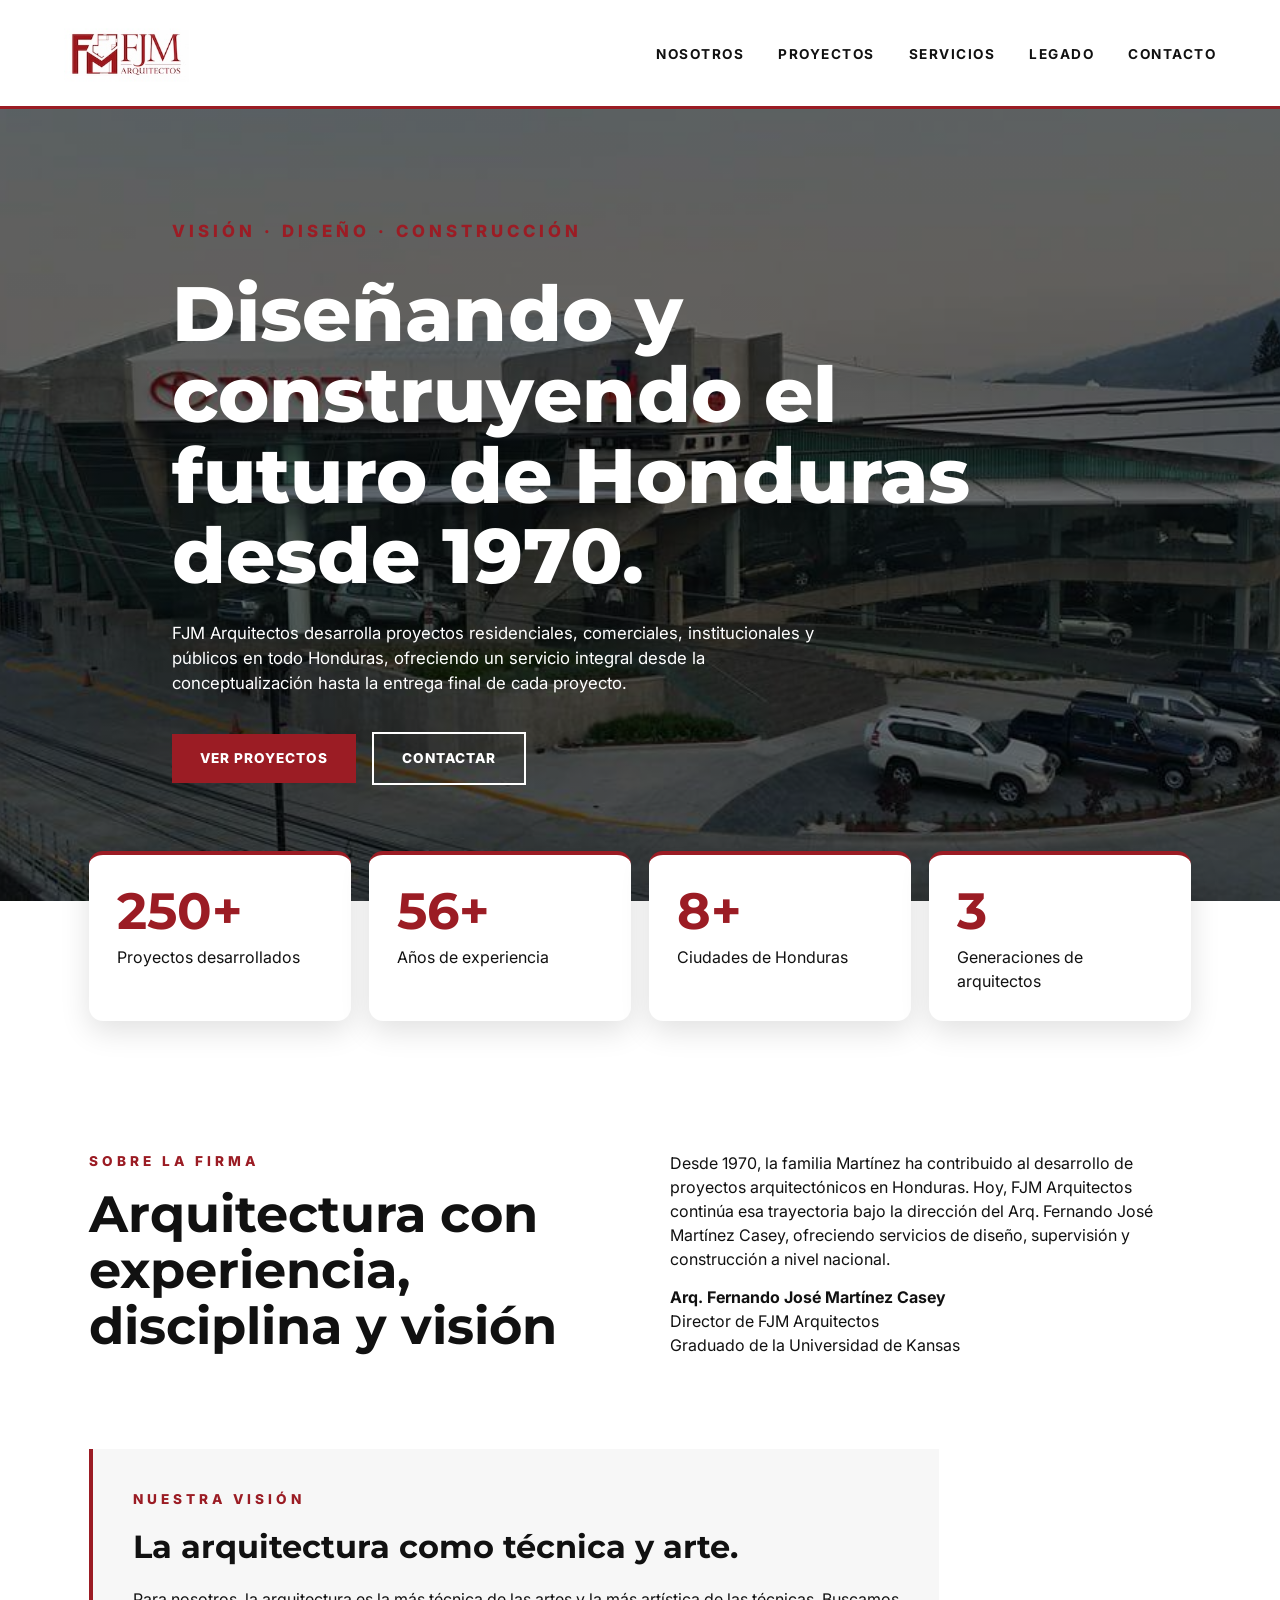
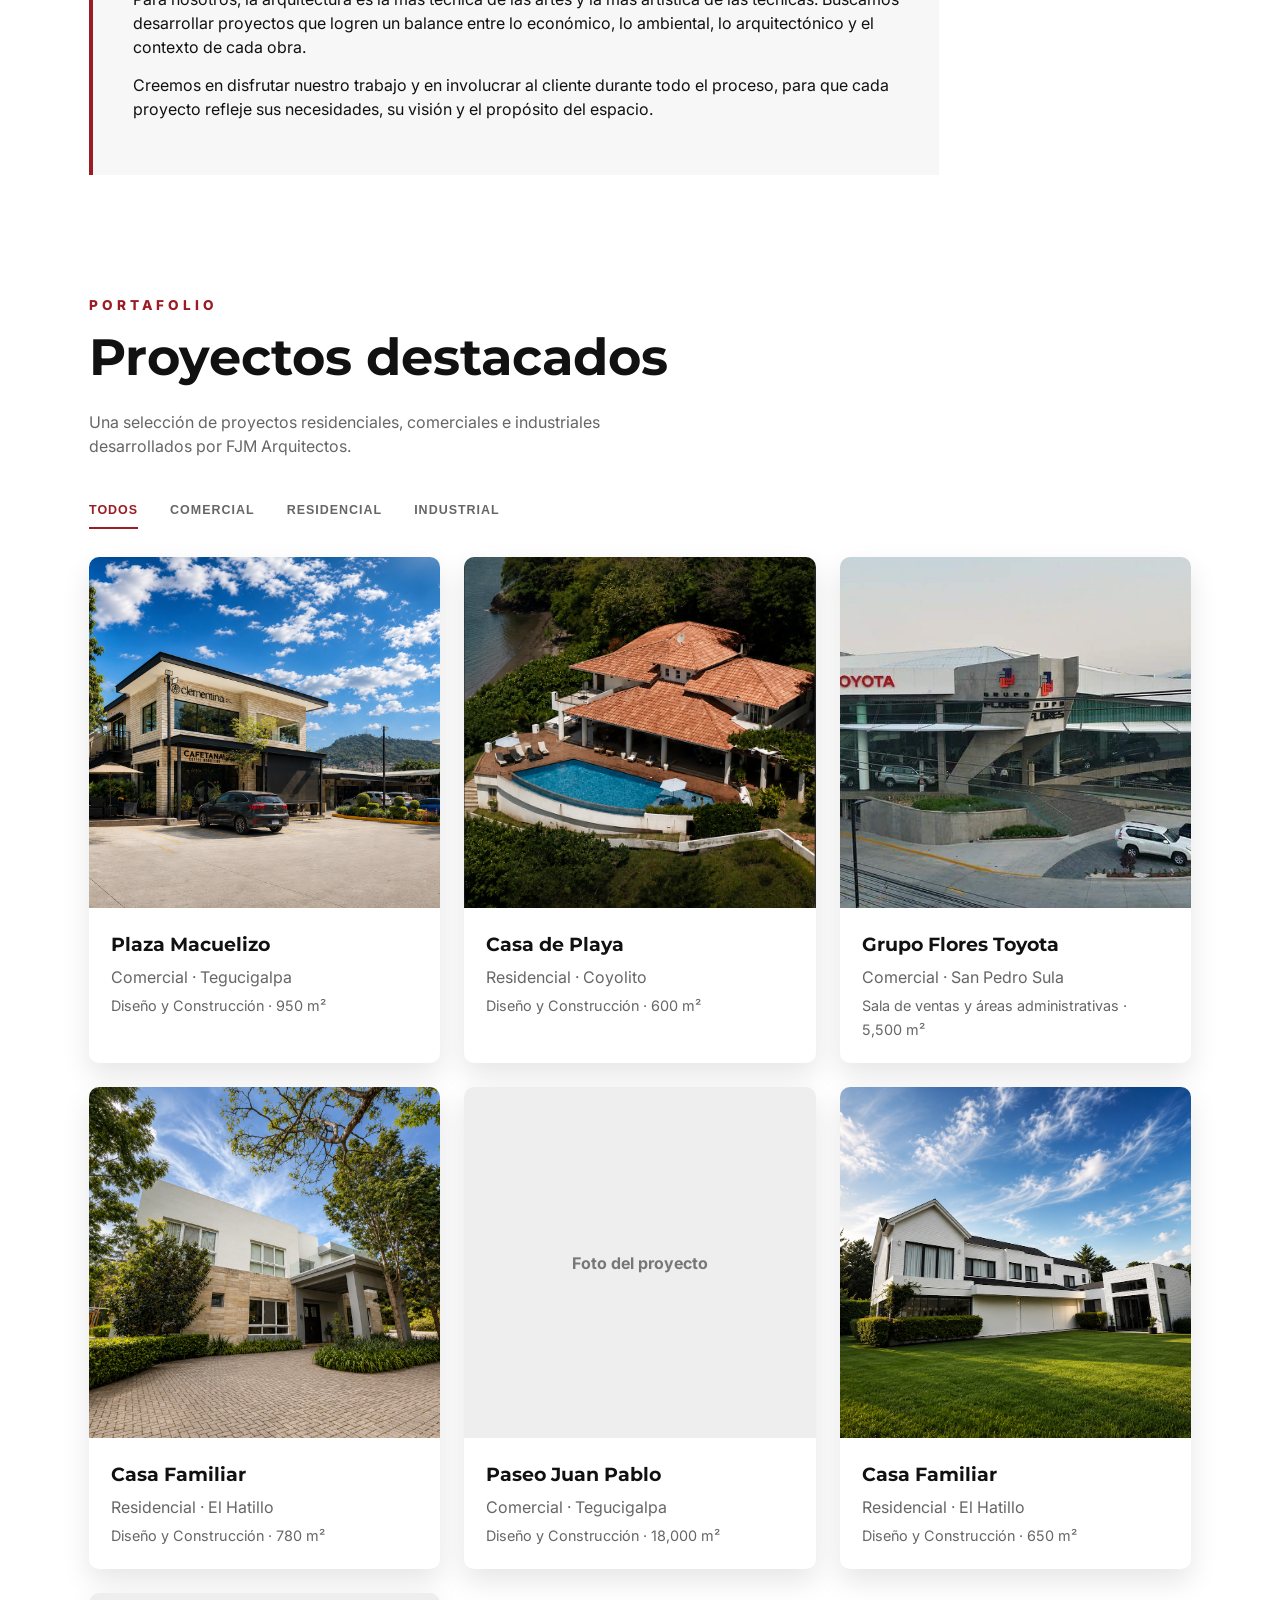
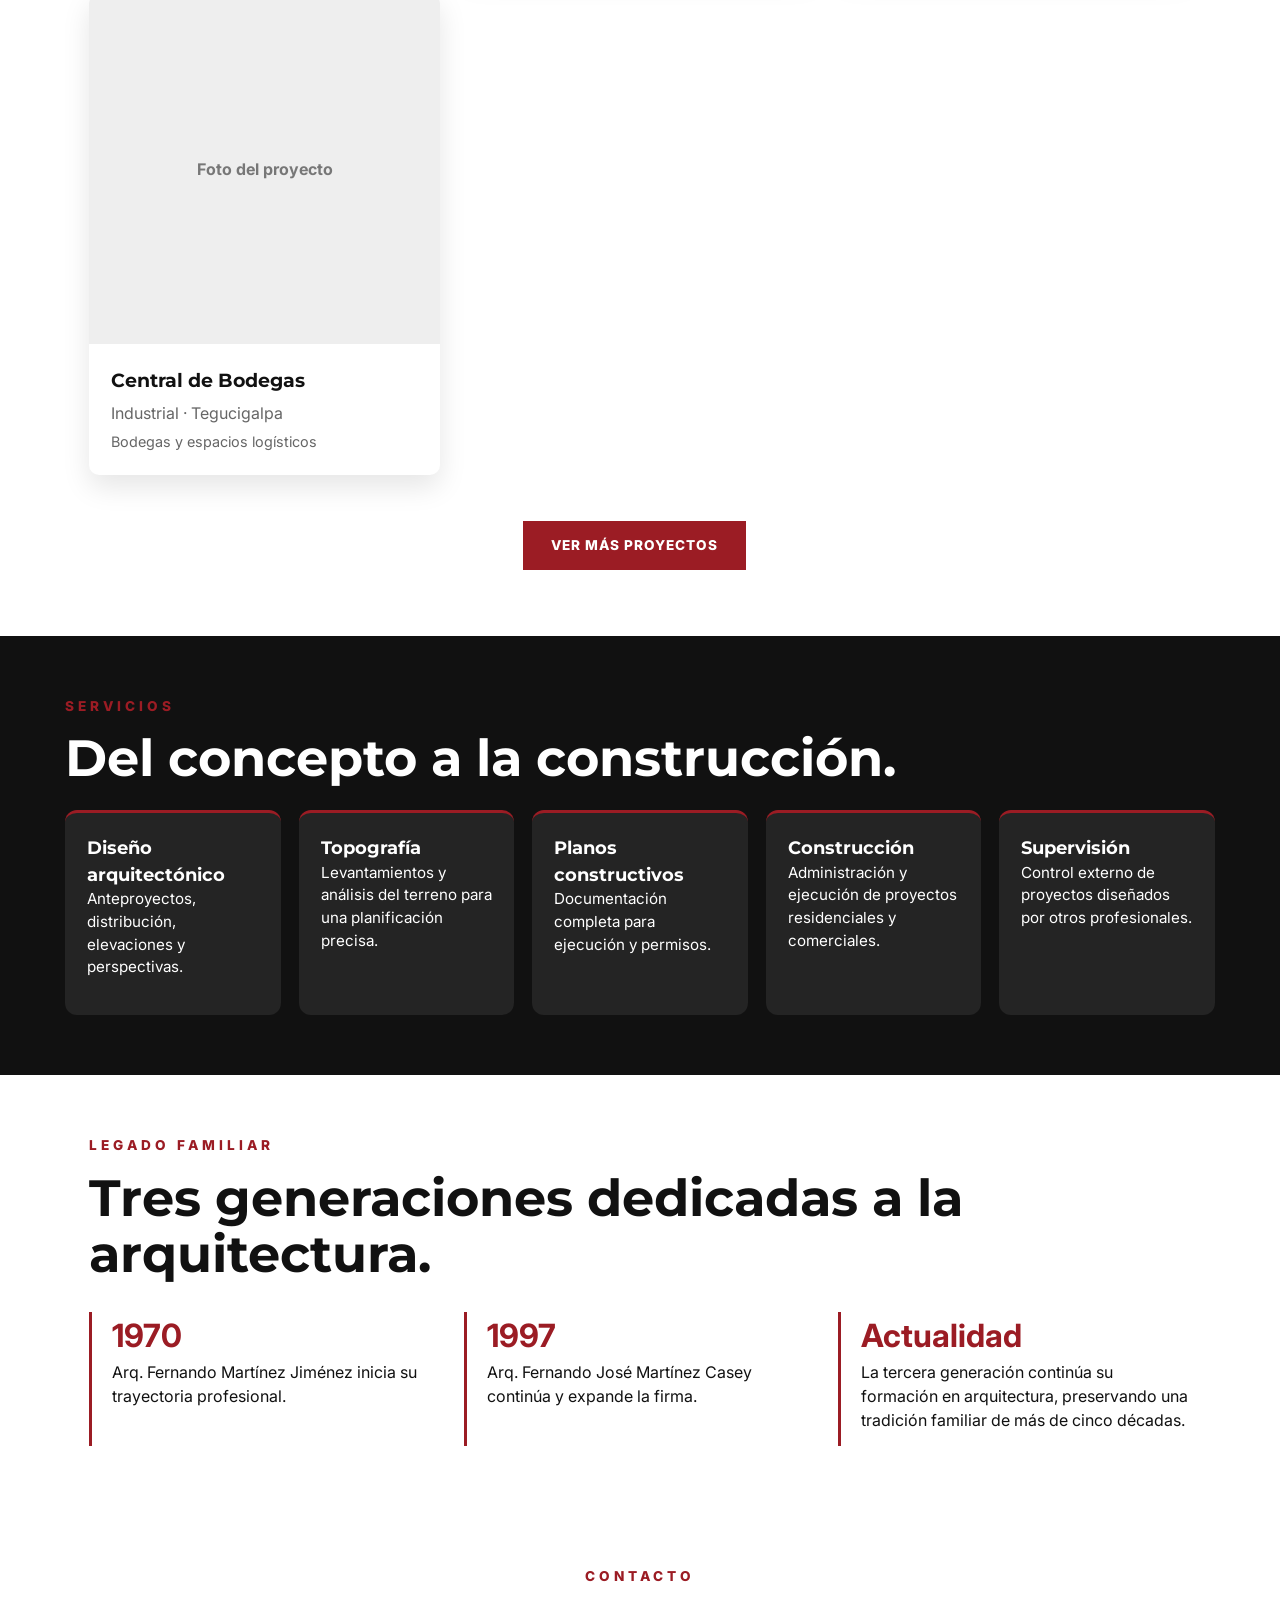
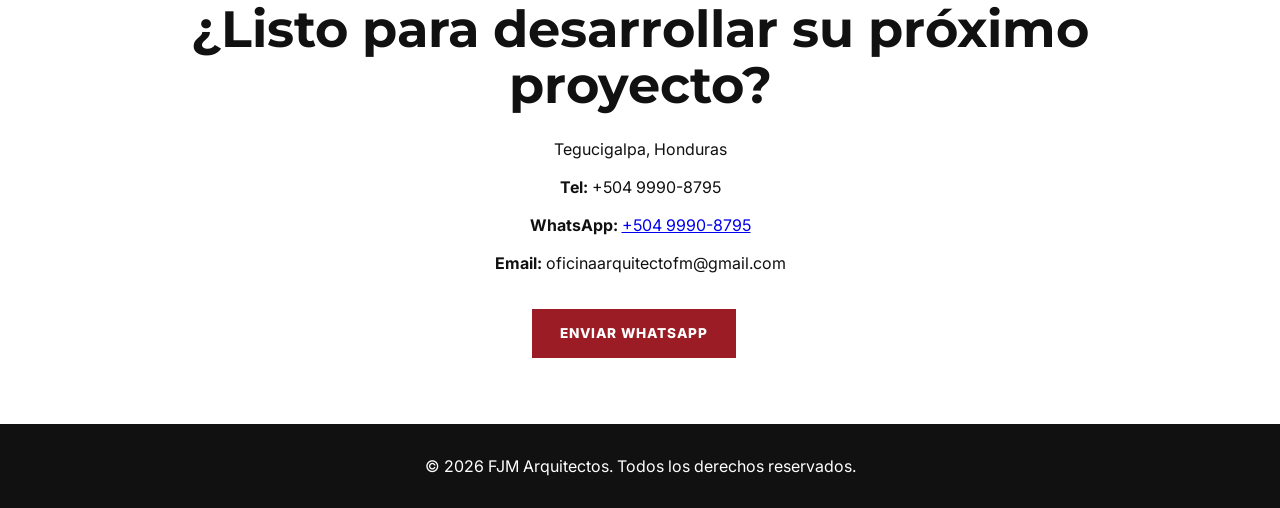
==== index.html @ b8075690 "Add new project card for Casa Familiar" ====
<!DOCTYPE html>
<html lang="es">
<head>
  <meta charset="UTF-8" />
  <meta name="viewport" content="width=device-width, initial-scale=1.0" />
  <title>FJM Arquitectos | Portafolio</title>
  <link rel="stylesheet" href="styles.css?v=40" />
</head>

<body>
  <header class="header">
    <nav class="navbar">
      <a href="#inicio" class="logo">
        <img src="fjmlogo2.jpg" alt="FJM Arquitectos">
      </a>

      <button class="menu-btn" id="menuBtn">☰</button>

      <ul class="nav-links" id="navLinks">
        <li><a href="#nosotros">Nosotros</a></li>
        <li><a href="#proyectos">Proyectos</a></li>
        <li><a href="#servicios">Servicios</a></li>
        <li><a href="#legado">Legado</a></li>
        <li><a href="#contacto">Contacto</a></li>
      </ul>
    </nav>
  </header>

  <main>
    <section id="inicio" class="hero">
      <div class="hero-content">
        <p class="eyebrow">Visión · Diseño · Construcción</p>
        <h1>Diseñando y construyendo el futuro de Honduras desde 1970.</h1>
        <p>
          FJM Arquitectos desarrolla proyectos residenciales, comerciales, institucionales y públicos en todo Honduras,
          ofreciendo un servicio integral desde la conceptualización hasta la entrega final de cada proyecto.
        </p>
        <div class="hero-buttons">
          <a href="#proyectos" class="btn primary">Ver proyectos</a>
          <a href="#contacto" class="btn secondary">Contactar</a>
        </div>
      </div>
    </section>

    <section class="stats">
      <div><h2>250+</h2><p>Proyectos desarrollados</p></div>
      <div><h2>56+</h2><p>Años de experiencia</p></div>
      <div><h2>8+</h2><p>Ciudades de Honduras</p></div>
      <div><h2>3</h2><p>Generaciones de arquitectos</p></div>
    </section>

    <section id="nosotros" class="section">
      <div class="split">
        <div>
          <p class="eyebrow">Sobre la firma</p>
          <h2>Arquitectura con experiencia, disciplina y visión</h2>
        </div>

        <div>
          <p>
            Desde 1970, la familia Martínez ha contribuido al desarrollo de proyectos arquitectónicos en Honduras.
            Hoy, FJM Arquitectos continúa esa trayectoria bajo la dirección del Arq. Fernando José Martínez Casey,
            ofreciendo servicios de diseño, supervisión y construcción a nivel nacional.
          </p>

          <p>
            <strong>Arq. Fernando José Martínez Casey</strong><br>
            Director de FJM Arquitectos<br>
            Graduado de la Universidad de Kansas
          </p>
        </div>
      </div>

      <div class="vision-box">
        <p class="eyebrow">Nuestra visión</p>
        <h3>La arquitectura como técnica y arte.</h3>
        <p>
          Para nosotros, la arquitectura es la más técnica de las artes y la más artística de las técnicas.
          Buscamos desarrollar proyectos que logren un balance entre lo económico, lo ambiental,
          lo arquitectónico y el contexto de cada obra.
        </p>
        <p>
          Creemos en disfrutar nuestro trabajo y en involucrar al cliente durante todo el proceso,
          para que cada proyecto refleje sus necesidades, su visión y el propósito del espacio.
        </p>
      </div>
    </section>

    <section id="proyectos" class="section project-section">
      <p class="eyebrow">Portafolio</p>
      <h2>Proyectos destacados</h2>
      <p class="project-intro">
        Una selección de proyectos residenciales, comerciales e industriales desarrollados por FJM Arquitectos.
      </p>

      <div class="filters">
        <button class="filter-btn active" data-filter="todos">Todos</button>
        <button class="filter-btn" data-filter="comercial">Comercial</button>
        <button class="filter-btn" data-filter="residencial">Residencial</button>
        <button class="filter-btn" data-filter="industrial">Industrial</button>
      </div>

      <div class="project-grid">
        <article class="project-card" data-category="comercial">
          <div class="project-image">
            <img src="macuelizo.png" alt="Plaza Macuelizo">
          </div>
          <div class="project-info">
            <h3>Plaza Macuelizo</h3>
            <p>Comercial · Tegucigalpa</p>
            <span>Diseño y Construcción · 950 m²</span>
          </div>
        </article>

        <article class="project-card" data-category="residencial">
          <div class="project-image">
            <img src="coyolito.png" alt="Casa de Playa">
          </div>
          <div class="project-info">
            <h3>Casa de Playa</h3>
            <p>Residencial · Coyolito</p>
            <span>Diseño y Construcción · 600 m²</span>
          </div>
        </article>

        <article class="project-card" data-category="comercial">
          <div class="project-image">
            <img src="toyota sps-Fotografia.jpg" alt="Grupo Flores Toyota">
          </div>
          <div class="project-info">
            <h3>Grupo Flores Toyota</h3>
            <p>Comercial · San Pedro Sula</p>
            <span>Sala de ventas y áreas administrativas · 5,500 m²</span>
          </div>
        </article>

        <article class="project-card" data-category="residencial">
          <div class="project-image">
            <img src="casapablo.png" alt="Casa Familiar">
          </div>
          <div class="project-info">
            <h3>Casa Familiar</h3>
            <p>Residencial · El Hatillo</p>
            <span>Diseño y Construcción · 780 m²</span>
          </div>
        </article>

        <article class="project-card" data-category="comercial">
          <div class="project-image placeholder">
            Foto del proyecto
          </div>
          <div class="project-info">
            <h3>Paseo Juan Pablo</h3>
            <p>Comercial · Tegucigalpa</p>
            <span>Diseño y Construcción · 18,000 m²</span>
          </div>
        </article>

        <article class="project-card" data-category="residencial">
  <div class="project-image">
    <img src="casamartinez.png" alt="Casa Familiar">
  </div>
  <div class="project-info">
    <h3>Casa Familiar</h3>
    <p>Residencial · El Hatillo</p>
    <span>Diseño y Construcción · 650 m²</span>
  </div>
</article>
        
        <article class="project-card" data-category="industrial">
          <div class="project-image placeholder">
            Foto del proyecto
          </div>
          <div class="project-info">
            <h3>Central de Bodegas</h3>
            <p>Industrial · Tegucigalpa</p>
            <span>Bodegas y espacios logísticos</span>
          </div>
        </article>
      </div>

      <div class="more-projects">
        <a id="moreProjectsBtn" href="proyectos.html" class="btn primary">Ver más proyectos</a>
      </div>
    </section>

    <section id="servicios" class="section dark">
      <p class="eyebrow">Servicios</p>
      <h2>Del concepto a la construcción.</h2>

      <div class="service-grid">
        <div><h3>Diseño arquitectónico</h3><p>Anteproyectos, distribución, elevaciones y perspectivas.</p></div>
        <div><h3>Topografía</h3><p>Levantamientos y análisis del terreno para una planificación precisa.</p></div>
        <div><h3>Planos constructivos</h3><p>Documentación completa para ejecución y permisos.</p></div>
        <div><h3>Construcción</h3><p>Administración y ejecución de proyectos residenciales y comerciales.</p></div>
        <div><h3>Supervisión</h3><p>Control externo de proyectos diseñados por otros profesionales.</p></div>
      </div>
    </section>

    <section id="legado" class="section timeline-section">
      <p class="eyebrow">Legado familiar</p>
      <h2>Tres generaciones dedicadas a la arquitectura.</h2>

      <div class="timeline">
        <div><span>1970</span><p>Arq. Fernando Martínez Jiménez inicia su trayectoria profesional.</p></div>
        <div><span>1997</span><p>Arq. Fernando José Martínez Casey continúa y expande la firma.</p></div>
        <div><span>Actualidad</span><p>La tercera generación continúa su formación en arquitectura, preservando una tradición familiar de más de cinco décadas.</p></div>
      </div>
    </section>

    <section id="contacto" class="section contact">
      <p class="eyebrow">Contacto</p>
      <h2>¿Listo para desarrollar su próximo proyecto?</h2>
      <p>Tegucigalpa, Honduras</p>
      <p><strong>Tel:</strong> +504 9990-8795</p>
      <p><strong>WhatsApp:</strong> <a href="https://wa.me/50499908795" target="_blank">+504 9990-8795</a></p>
      <p><strong>Email:</strong> oficinaarquitectofm@gmail.com</p>
      <a class="btn primary" href="https://wa.me/50499908795" target="_blank">Enviar WhatsApp</a>
    </section>
  </main>

  <footer>
    <p>© 2026 FJM Arquitectos. Todos los derechos reservados.</p>
  </footer>

  <div id="lightbox" class="lightbox">
    <span class="close">&times;</span>
    <img class="lightbox-content" id="lightbox-img" alt="Proyecto ampliado">
  </div>

  <script src="script.js?v=40"></script>
</body>
</html>
---- styles.css ----
@import url('https://fonts.googleapis.com/css2?family=Montserrat:wght@400;500;600;700;800&family=Inter:wght@400;500;600&display=swap');

* {
  box-sizing: border-box;
  margin: 0;
  padding: 0;
}

:root {
  --dark: #111111;
  --gray: #666666;
  --red: #9b1c24;
  --red-dark: #7e151c;
}

html {
  scroll-behavior: smooth;
}

body {
  font-family: 'Inter', Arial, sans-serif;
  color: var(--dark);
  background: white;
  line-height: 1.5;
}

.header {
  position: sticky;
  top: 0;
  z-index: 100;
  background: white;
  border-bottom: 3px solid var(--red);
}

.navbar {
  max-width: 1200px;
  margin: auto;
  padding: 18px 24px;
  display: flex;
  align-items: center;
  justify-content: space-between;
}

.logo img {
  height: 70px;
  width: auto;
  display: block;
}

.nav-links {
  display: flex;
  gap: 34px;
  list-style: none;
}

.nav-links a {
  color: var(--dark);
  text-decoration: none;
  font-size: 0.85rem;
  font-weight: 700;
  letter-spacing: 1.5px;
  text-transform: uppercase;
}

.nav-links a:hover {
  color: var(--red);
}

.menu-btn {
  display: none;
  font-size: 1.8rem;
  background: none;
  border: none;
}

.hero {
  min-height: 88vh;
  display: flex;
  align-items: center;
  padding: 90px 24px;
  background:
    linear-gradient(rgba(0,0,0,.55), rgba(0,0,0,.55)),
    url("toyota sps-Fotografia.jpg");
  background-size: cover;
  background-position: center;
  color: white;
}

.hero-content {
  max-width: 850px;
  margin-left: 12%;
  text-align: left;
}

.eyebrow {
  text-transform: uppercase;
  letter-spacing: 4px;
  color: var(--red);
  font-size: 0.85rem;
  font-weight: 800;
  margin-bottom: 18px;
}

h1, h2, h3, h4 {
  font-family: 'Montserrat', Arial, sans-serif;
}

h1 {
  font-size: clamp(2.8rem, 6vw, 5.2rem);
  line-height: 1.05;
  margin-bottom: 24px;
  font-weight: 800;
}

h2 {
  font-size: clamp(2rem, 4vw, 3.5rem);
  line-height: 1.1;
  margin-bottom: 24px;
}

.hero p {
  max-width: 650px;
  margin: 0 0 30px;
  font-size: 1.05rem;
}

.btn {
  display: inline-block;
  padding: 14px 28px;
  text-decoration: none;
  font-weight: 800;
  margin: 6px 12px 6px 0;
  text-transform: uppercase;
  letter-spacing: 1px;
  font-size: 0.85rem;
}

.primary {
  background: var(--red);
  color: white;
}

.primary:hover {
  background: var(--red-dark);
}

.secondary {
  border: 2px solid white;
  color: white;
}

.secondary:hover {
  background: white;
  color: var(--red);
}

.stats {
  max-width: 1150px;
  margin: -50px auto 70px;
  padding: 0 24px;
  display: grid;
  grid-template-columns: repeat(4, 1fr);
  gap: 18px;
  position: relative;
}

.stats div {
  background: white;
  padding: 28px;
  border-radius: 14px;
  box-shadow: 0 10px 30px rgba(0,0,0,.12);
  border-top: 4px solid var(--red);
}

.stats h2 {
  color: var(--red);
  margin-bottom: 6px;
}

.section {
  max-width: 1150px;
  margin: auto;
  padding: 60px 24px;
}

#nosotros,
#proyectos,
#servicios,
#legado,
#contacto {
  scroll-margin-top: 110px;
}

.split {
  display: grid;
  grid-template-columns: 1fr 1fr;
  gap: 60px;
}

.section p {
  margin-bottom: 14px;
}

.vision-box {
  margin-top: 70px;
  padding: 40px;
  border-left: 4px solid var(--red);
  background: #f7f7f7;
  max-width: 850px;
}

.vision-box h3 {
  font-size: 2rem;
  margin-bottom: 16px;
}

/* PROYECTOS */

.project-intro {
  max-width: 520px;
  color: var(--gray);
}

.filters {
  margin: 35px 0 28px;
}

.filters a,
.filters a:link,
.filters a:visited,
.filters a:hover,
.filters a:active {
  text-decoration: none !important;
}

.filter-btn {
  display: inline-block;
  border: none;
  background: transparent;
  padding: 10px 0;
  margin-right: 28px;
  cursor: pointer;
  font-weight: 700;
  color: var(--gray);
  letter-spacing: 1px;
  text-transform: uppercase;
  font-size: 0.78rem;
  text-decoration: none !important;
  border-bottom: 2px solid transparent;
  transition: color 0.25s ease, border-color 0.25s ease;
}

.filter-btn:hover,
.filter-btn.active {
  color: var(--red);
  border-bottom: 2px solid var(--red);
}

.project-grid {
  display: grid;
  grid-template-columns: repeat(auto-fit, minmax(300px, 1fr));
  gap: 24px;
  align-items: stretch;
}

.project-card {
  background: white;
  border-radius: 10px;
  overflow: hidden;
  box-shadow: 0 12px 28px rgba(0,0,0,.10);
  transition: transform 0.3s ease, box-shadow 0.3s ease;
  height: 100%;
}

.project-card:hover {
  transform: translateY(-7px);
  box-shadow: 0 18px 38px rgba(0,0,0,.16);
}

.project-image {
  width: 100%;
  aspect-ratio: 1 / 1;
  background: #eeeeee;
  display: flex;
  align-items: center;
  justify-content: center;
  color: #777;
  font-weight: 700;
  overflow: hidden;
}

.project-image img {
  width: 100%;
  height: 100%;
  object-fit: cover;
  cursor: pointer;
  display: block;
  transition: transform 0.4s ease, filter 0.4s ease;
}

.project-card:hover .project-image img {
  transform: scale(1.06);
  filter: brightness(1.04);
}

.project-info {
  padding: 22px;
}

.project-info h3 {
  font-size: 1.2rem;
  margin-bottom: 6px;
  color: var(--dark);
}

.project-info p {
  color: var(--gray);
  margin-bottom: 4px;
}

.project-info span {
  color: var(--gray);
  font-size: 0.9rem;
}

.more-projects {
  text-align: center;
  margin-top: 40px;
}

/* SERVICIOS */

.dark {
  max-width: none;
  background: var(--dark);
  color: white;
}

.dark > * {
  max-width: 1150px;
  margin-left: auto;
  margin-right: auto;
}

.service-grid {
  display: grid;
  grid-template-columns: repeat(5, 1fr);
  gap: 18px;
}

.service-grid div {
  background: rgba(255,255,255,.08);
  padding: 22px;
  border-radius: 12px;
  border-top: 3px solid var(--red);
}

.service-grid h3 {
  font-size: 1.1rem;
}

.service-grid p {
  font-size: 0.95rem;
}

/* LEGADO */

.timeline {
  display: grid;
  grid-template-columns: repeat(3, 1fr);
  gap: 22px;
  margin-top: 30px;
}

.timeline div {
  border-left: 3px solid var(--red);
  padding-left: 20px;
}

.timeline span {
  font-size: 2rem;
  font-weight: bold;
  color: var(--red);
}

/* CONTACTO */

.contact {
  text-align: center;
}

.contact .btn {
  margin-top: 20px;
}

footer {
  text-align: center;
  padding: 30px;
  background: var(--dark);
  color: white;
}

/* LIGHTBOX */

.lightbox {
  display: none;
  position: fixed;
  z-index: 9999;
  inset: 0;
  width: 100%;
  height: 100%;
  background: rgba(0,0,0,.9);
  justify-content: center;
  align-items: center;
}

.lightbox-content {
  max-width: 90%;
  max-height: 90%;
  border-radius: 8px;
  animation: zoom .25s ease;
}

.close {
  position: absolute;
  top: 25px;
  right: 40px;
  color: white;
  font-size: 45px;
  cursor: pointer;
  font-weight: bold;
}

@keyframes zoom {
  from {
    transform: scale(.8);
    opacity: 0;
  }

  to {
    transform: scale(1);
    opacity: 1;
  }
}

/* RESPONSIVE */

@media (max-width: 850px) {
  .menu-btn {
    display: block;
  }

  .nav-links {
    display: none;
    position: absolute;
    top: 100px;
    left: 0;
    right: 0;
    background: white;
    flex-direction: column;
    padding: 24px;
  }

  .nav-links.show {
    display: flex;
  }

  .hero-content {
    margin-left: 0;
    text-align: center;
  }

  .hero p {
    margin-left: auto;
    margin-right: auto;
  }

  .stats,
  .split,
  .service-grid,
  .timeline {
    grid-template-columns: 1fr;
  }

  .project-grid {
    grid-template-columns: 1fr;
  }

  .stats {
    margin-top: 20px;
  }

  .logo img {
    height: 55px;
  }
}
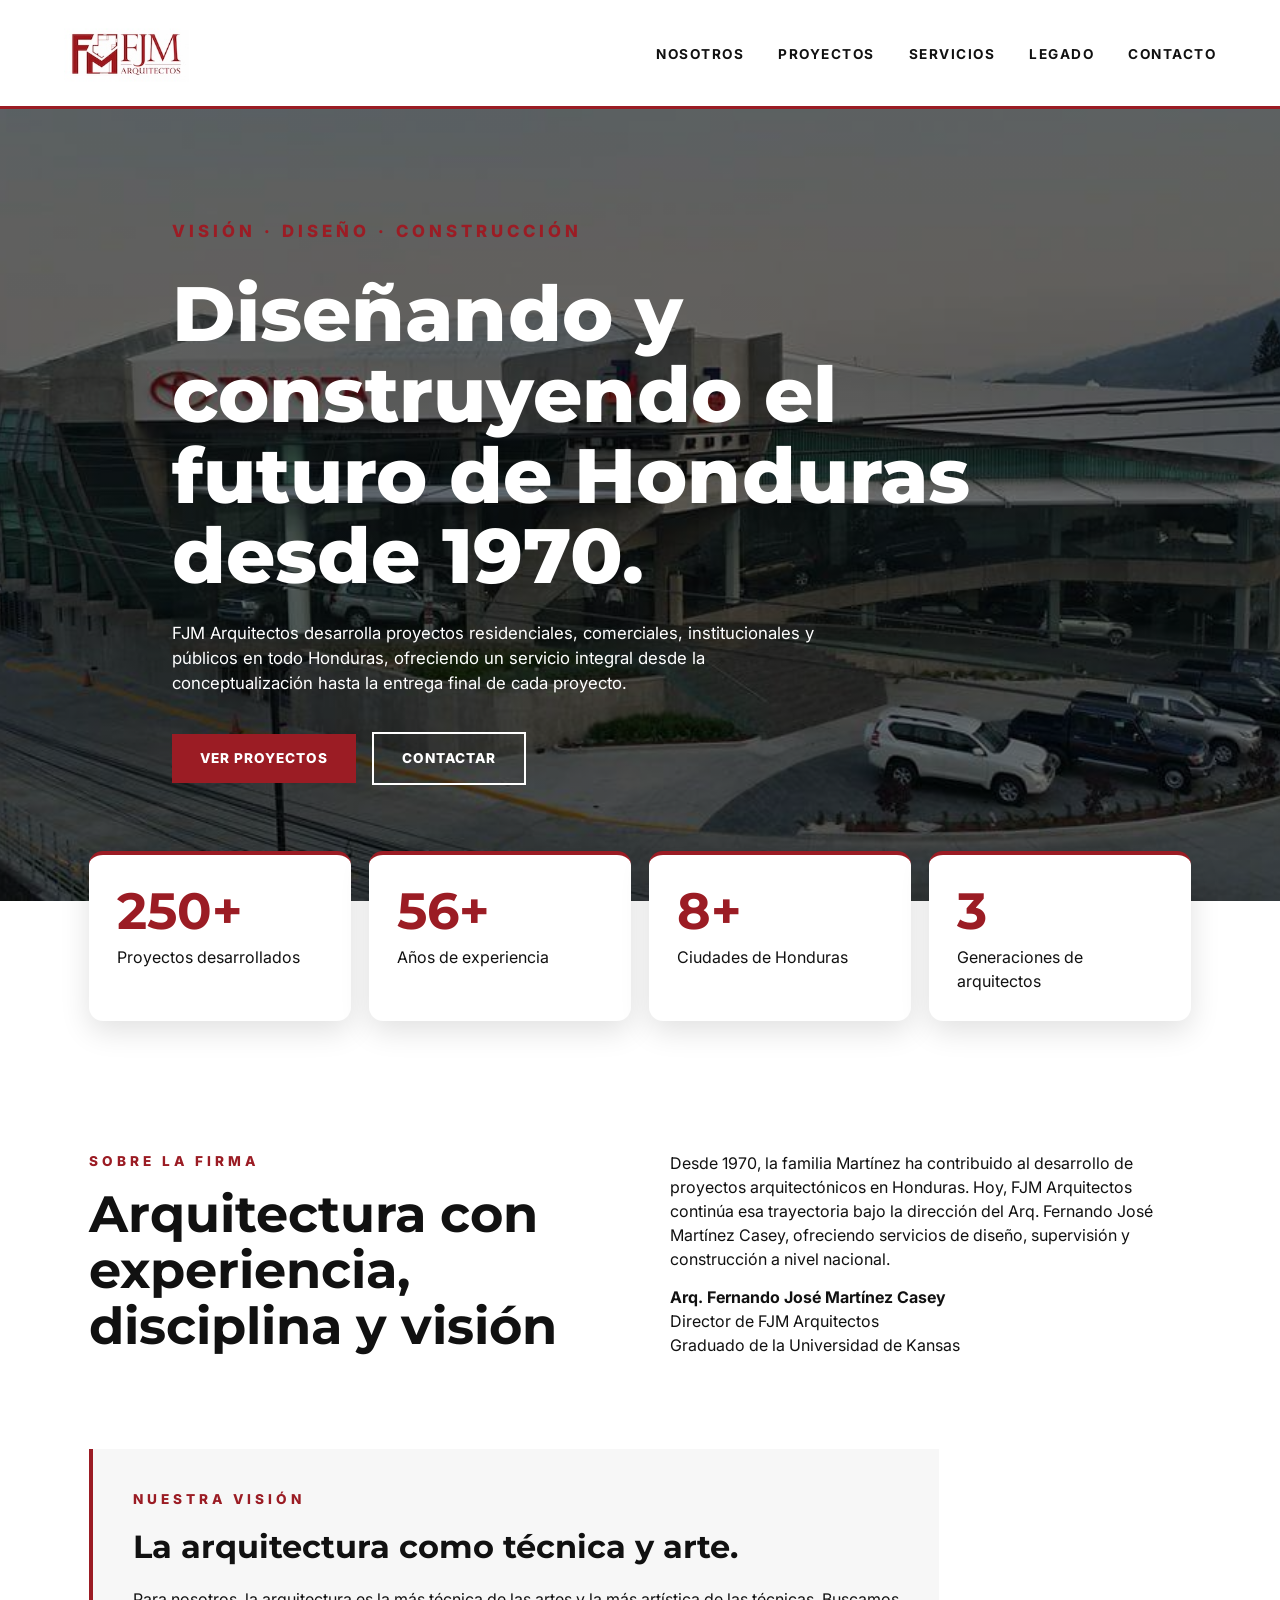
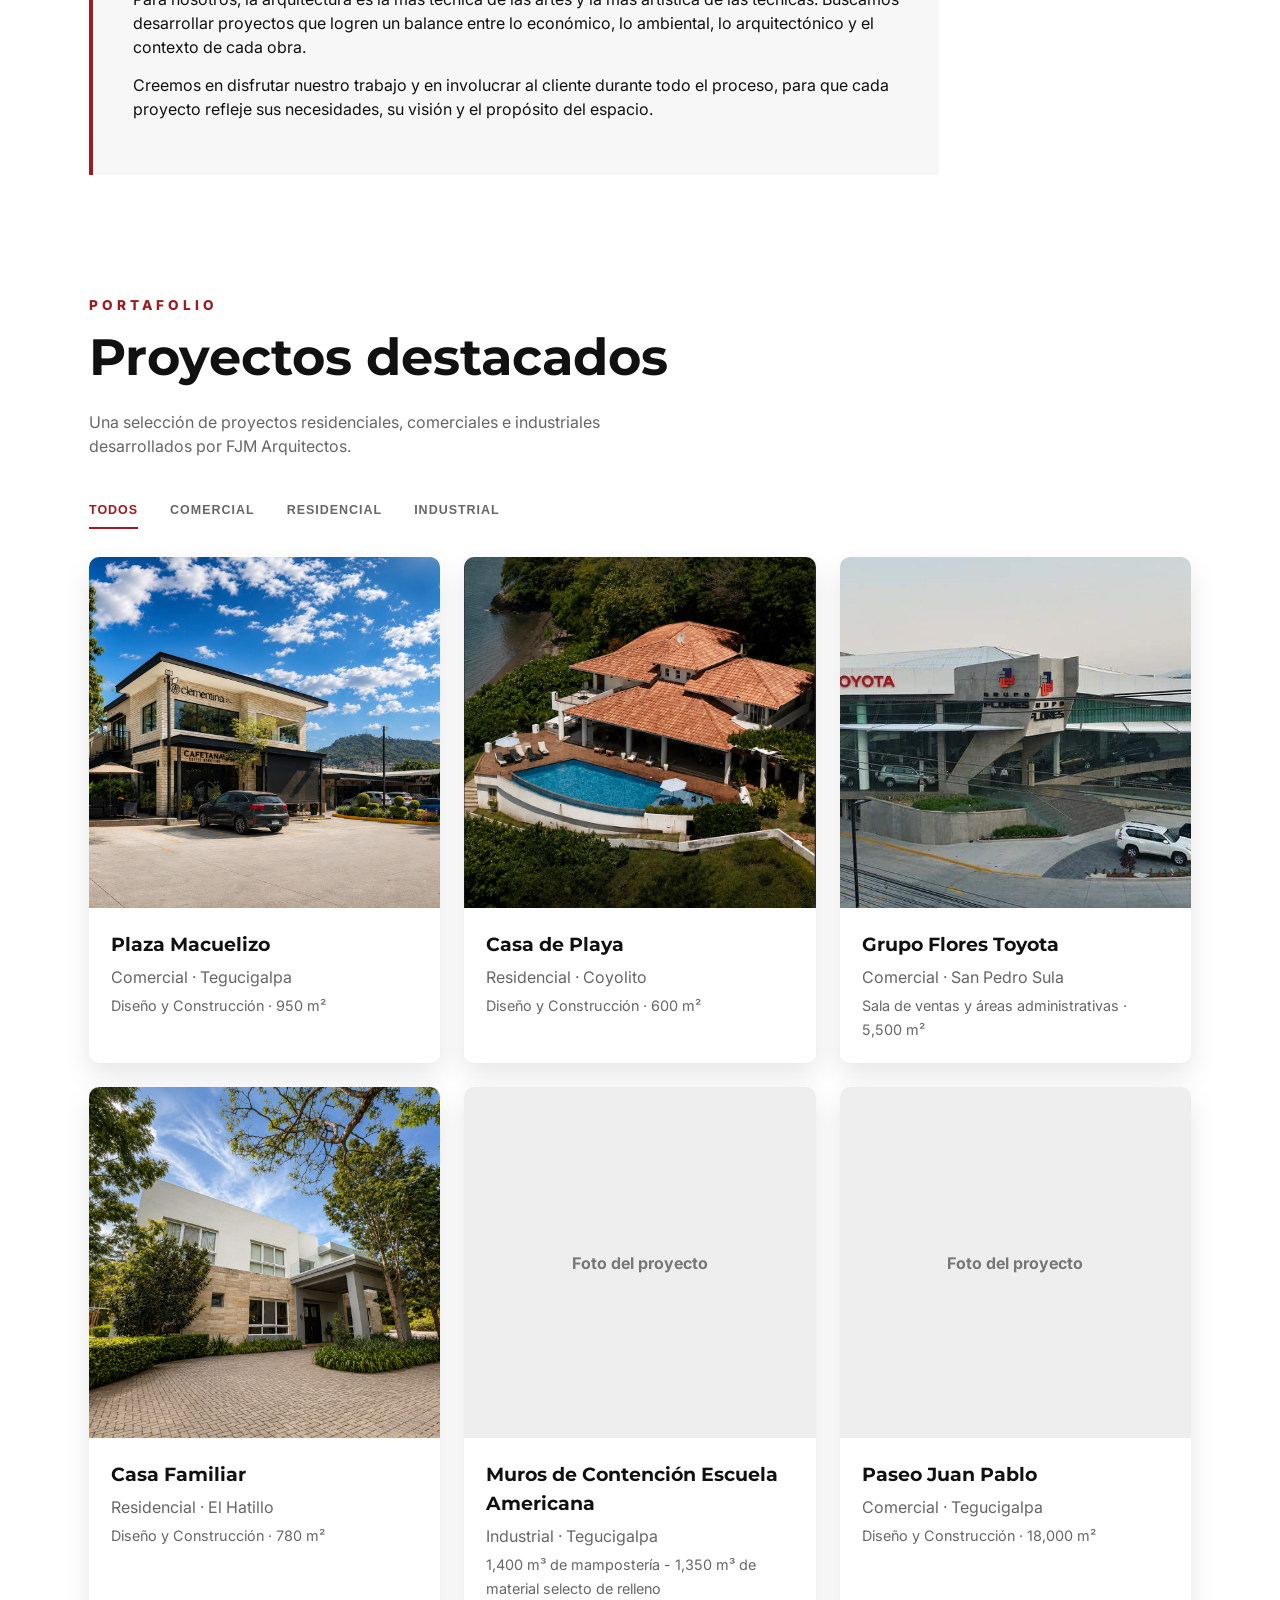
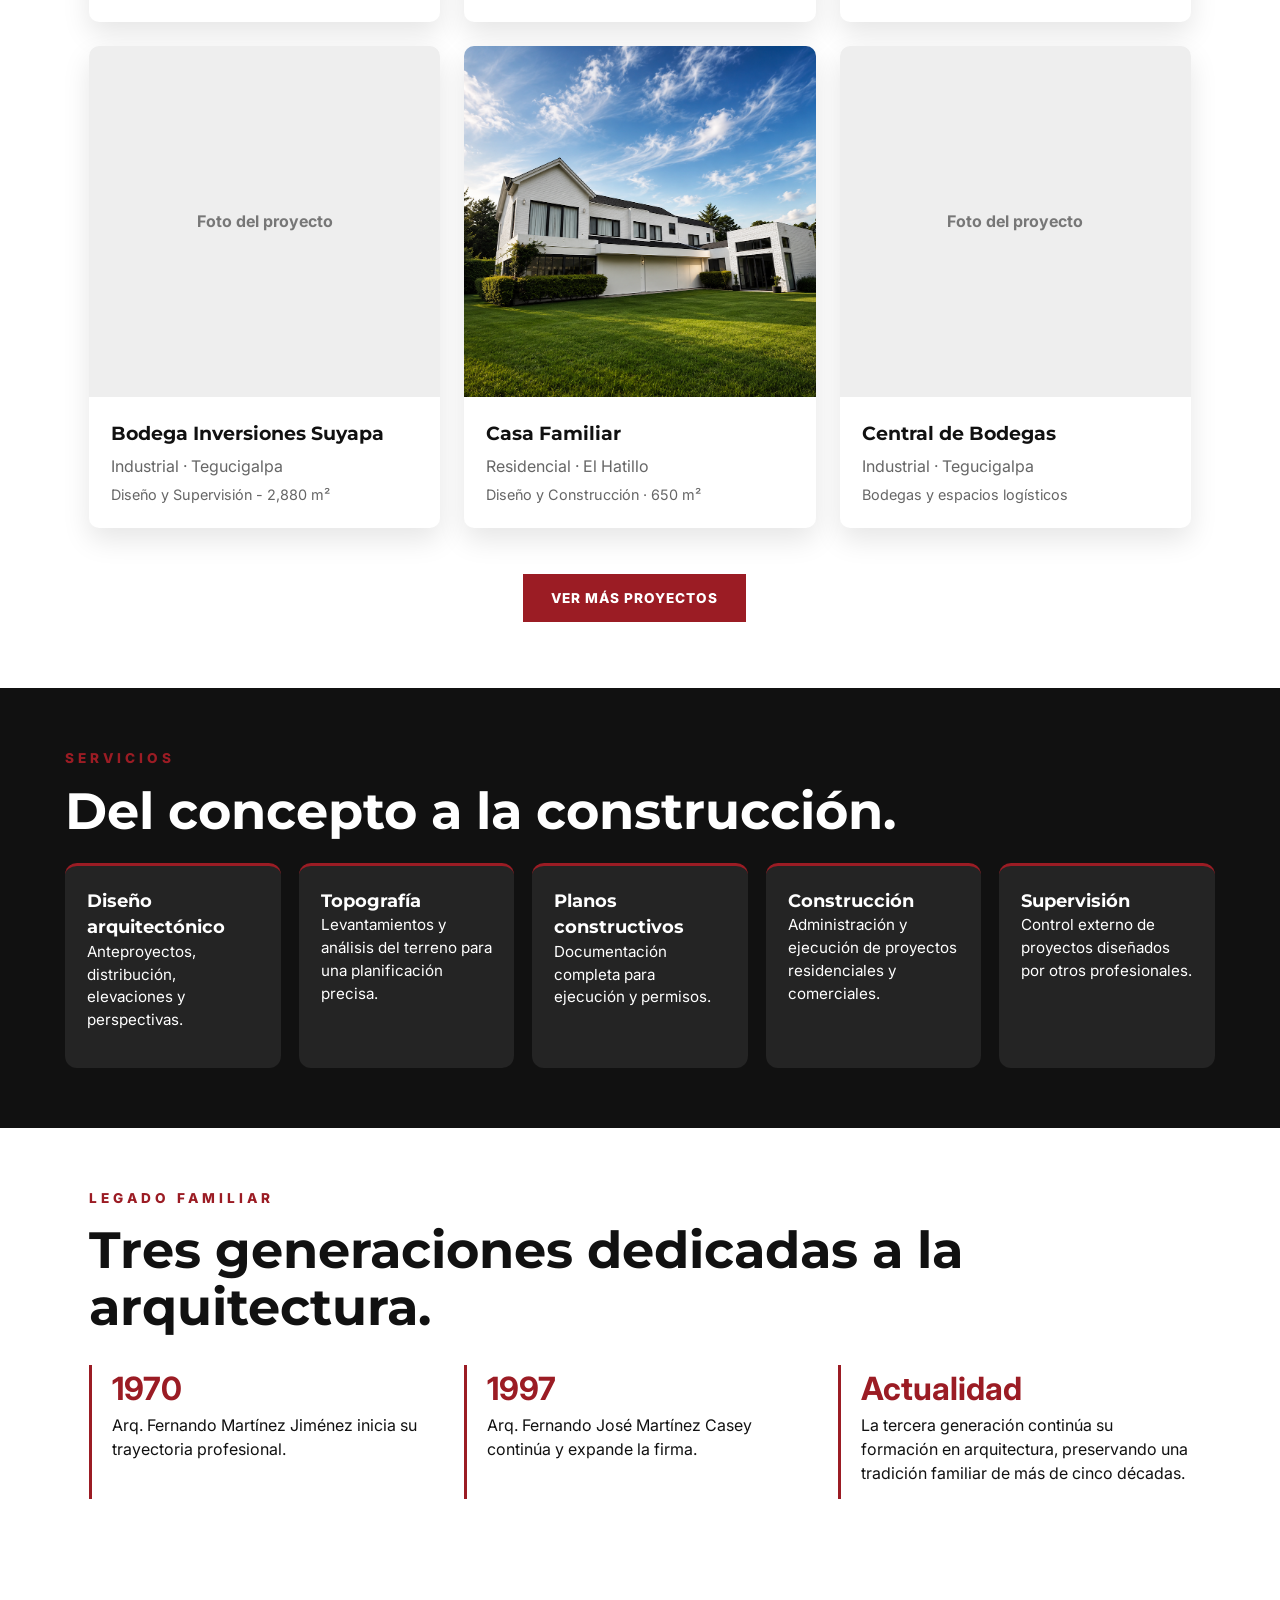
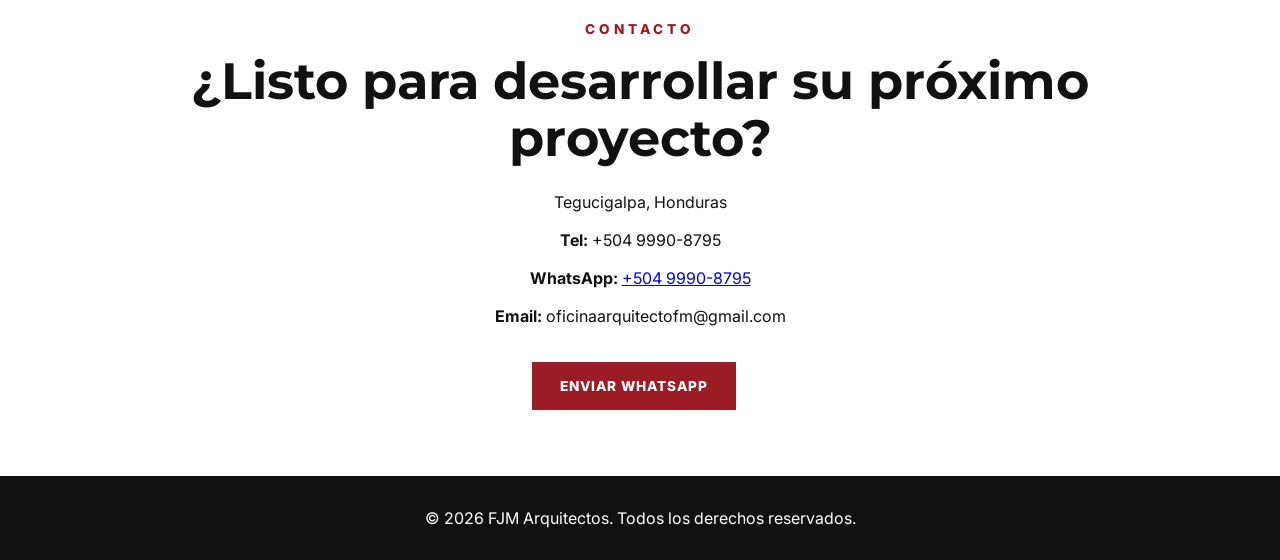
==== commit 70e2c9de: "Add new industrial project cards to index.html Added new industrial project cards for 'Muros de Cont" ====
--- a/index.html
+++ b/index.html
@@ -144,6 +144,17 @@
             <span>Diseño y Construcción · 780 m²</span>
           </div>
         </article>
+                
+        <article class="project-card" data-category="industrial">
+          <div class="project-image placeholder">
+            Foto del proyecto
+          </div>
+          <div class="project-info">
+            <h3>Muros de Contención Escuela Americana</h3>
+            <p>Industrial · Tegucigalpa</p>
+            <span>1,400 m³ de mampostería - 1,350 m³ de material selecto de relleno</span>
+          </div>
+        </article>
 
         <article class="project-card" data-category="comercial">
           <div class="project-image placeholder">
@@ -156,16 +167,27 @@
           </div>
         </article>
 
+          <article class="project-card" data-category="industrial">
+          <div class="project-image placeholder">
+            Foto del proyecto
+          </div>
+          <div class="project-info">
+            <h3>Bodega Inversiones Suyapa</h3>
+            <p>Industrial · Tegucigalpa</p>
+            <span>Diseño y Supervisión - 2,880 m²</span>
+          </div>
+        </article>
+
         <article class="project-card" data-category="residencial">
-  <div class="project-image">
-    <img src="casamartinez.png" alt="Casa Familiar">
-  </div>
-  <div class="project-info">
-    <h3>Casa Familiar</h3>
-    <p>Residencial · El Hatillo</p>
-    <span>Diseño y Construcción · 650 m²</span>
-  </div>
-</article>
+          <div class="project-image">
+            <img src="casamartinez.png" alt="Casa Familiar">
+          </div>
+          <div class="project-info">
+            <h3>Casa Familiar</h3>
+            <p>Residencial · El Hatillo</p>
+            <span>Diseño y Construcción · 650 m²</span>
+          </div>
+        </article>
         
         <article class="project-card" data-category="industrial">
           <div class="project-image placeholder">
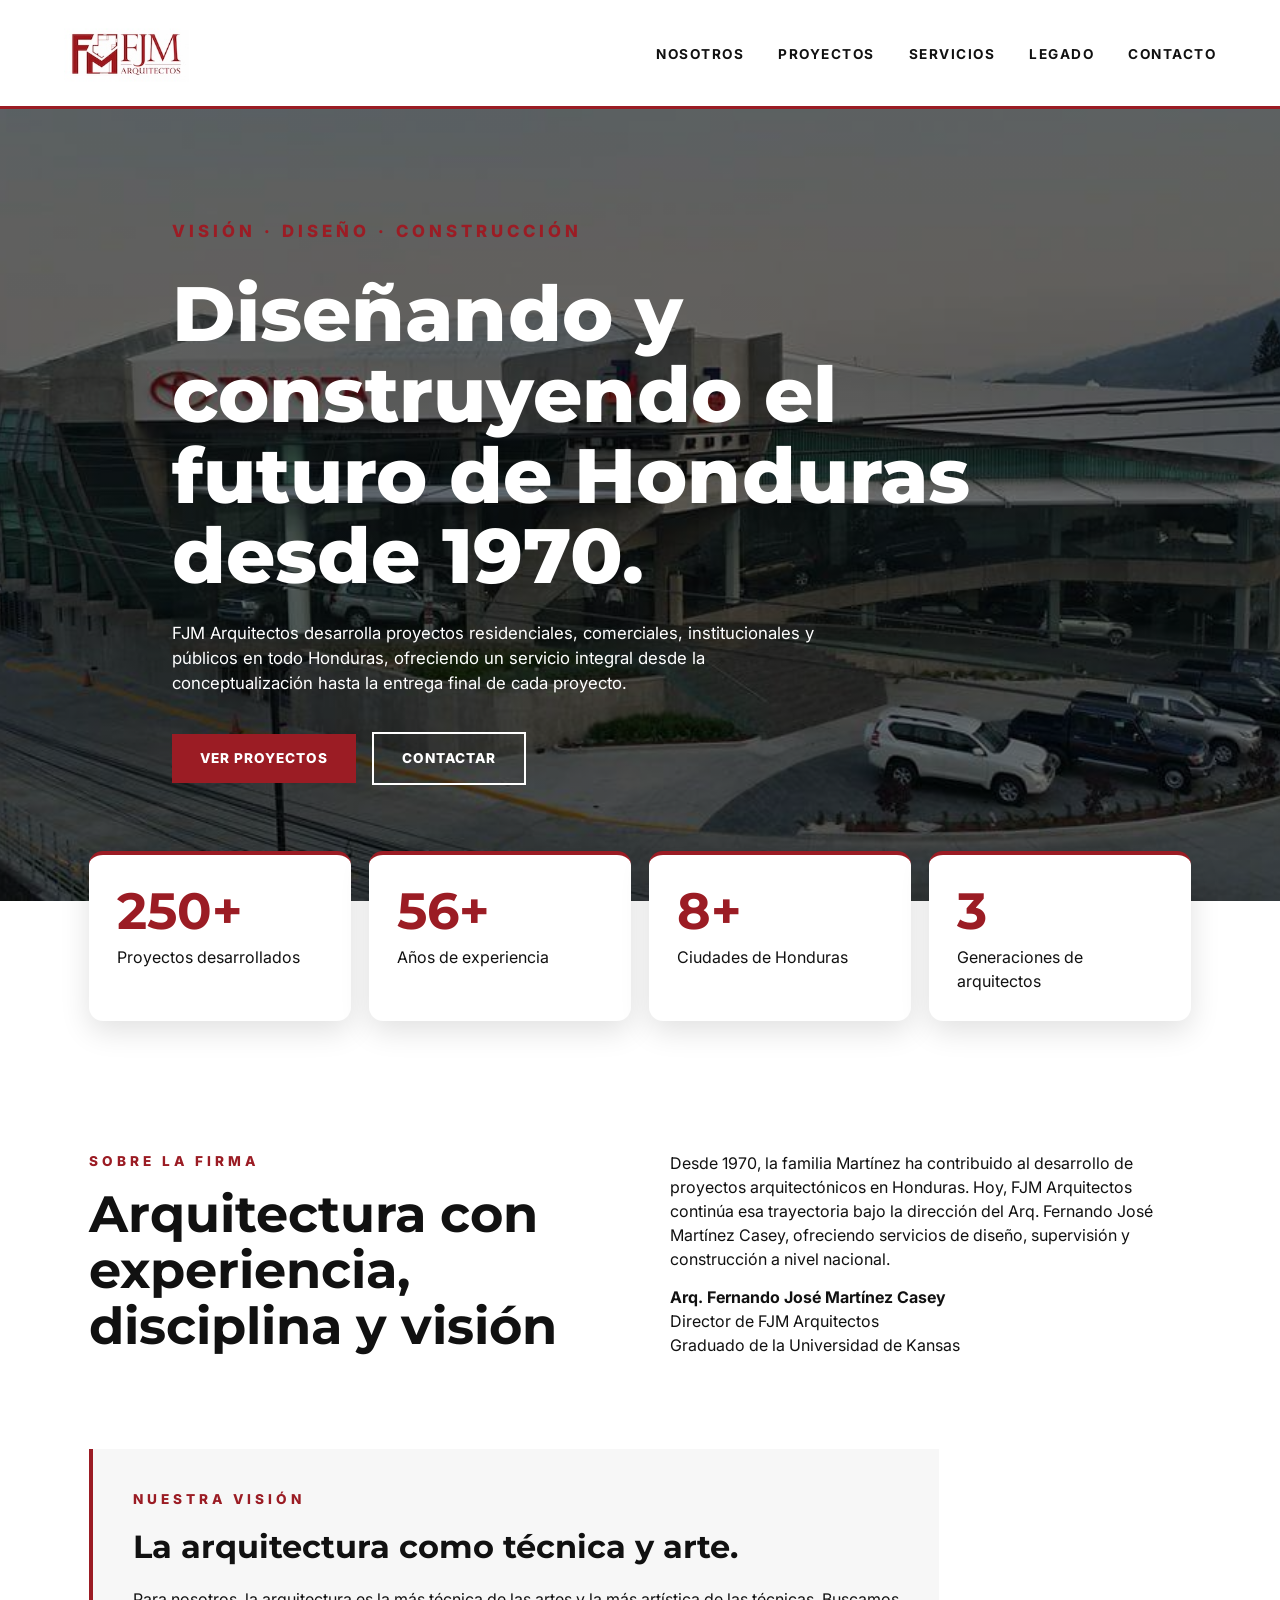
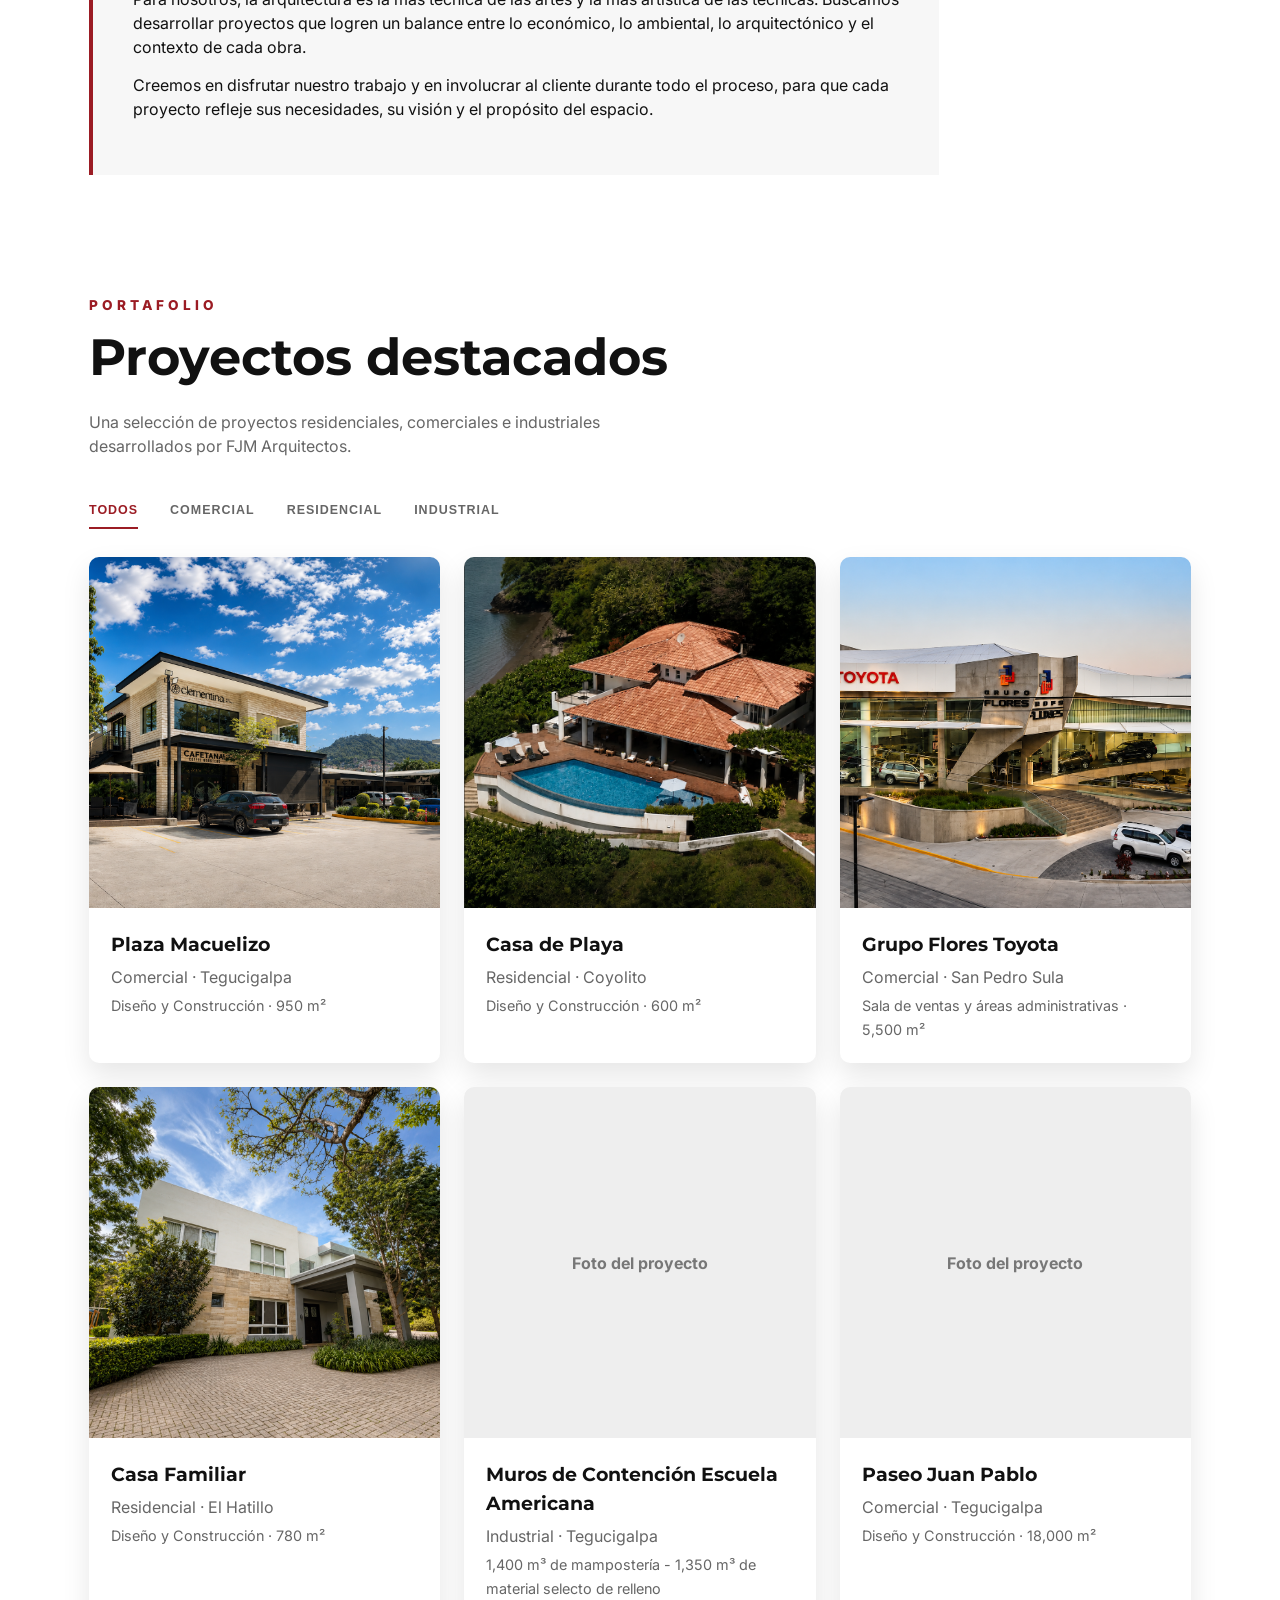
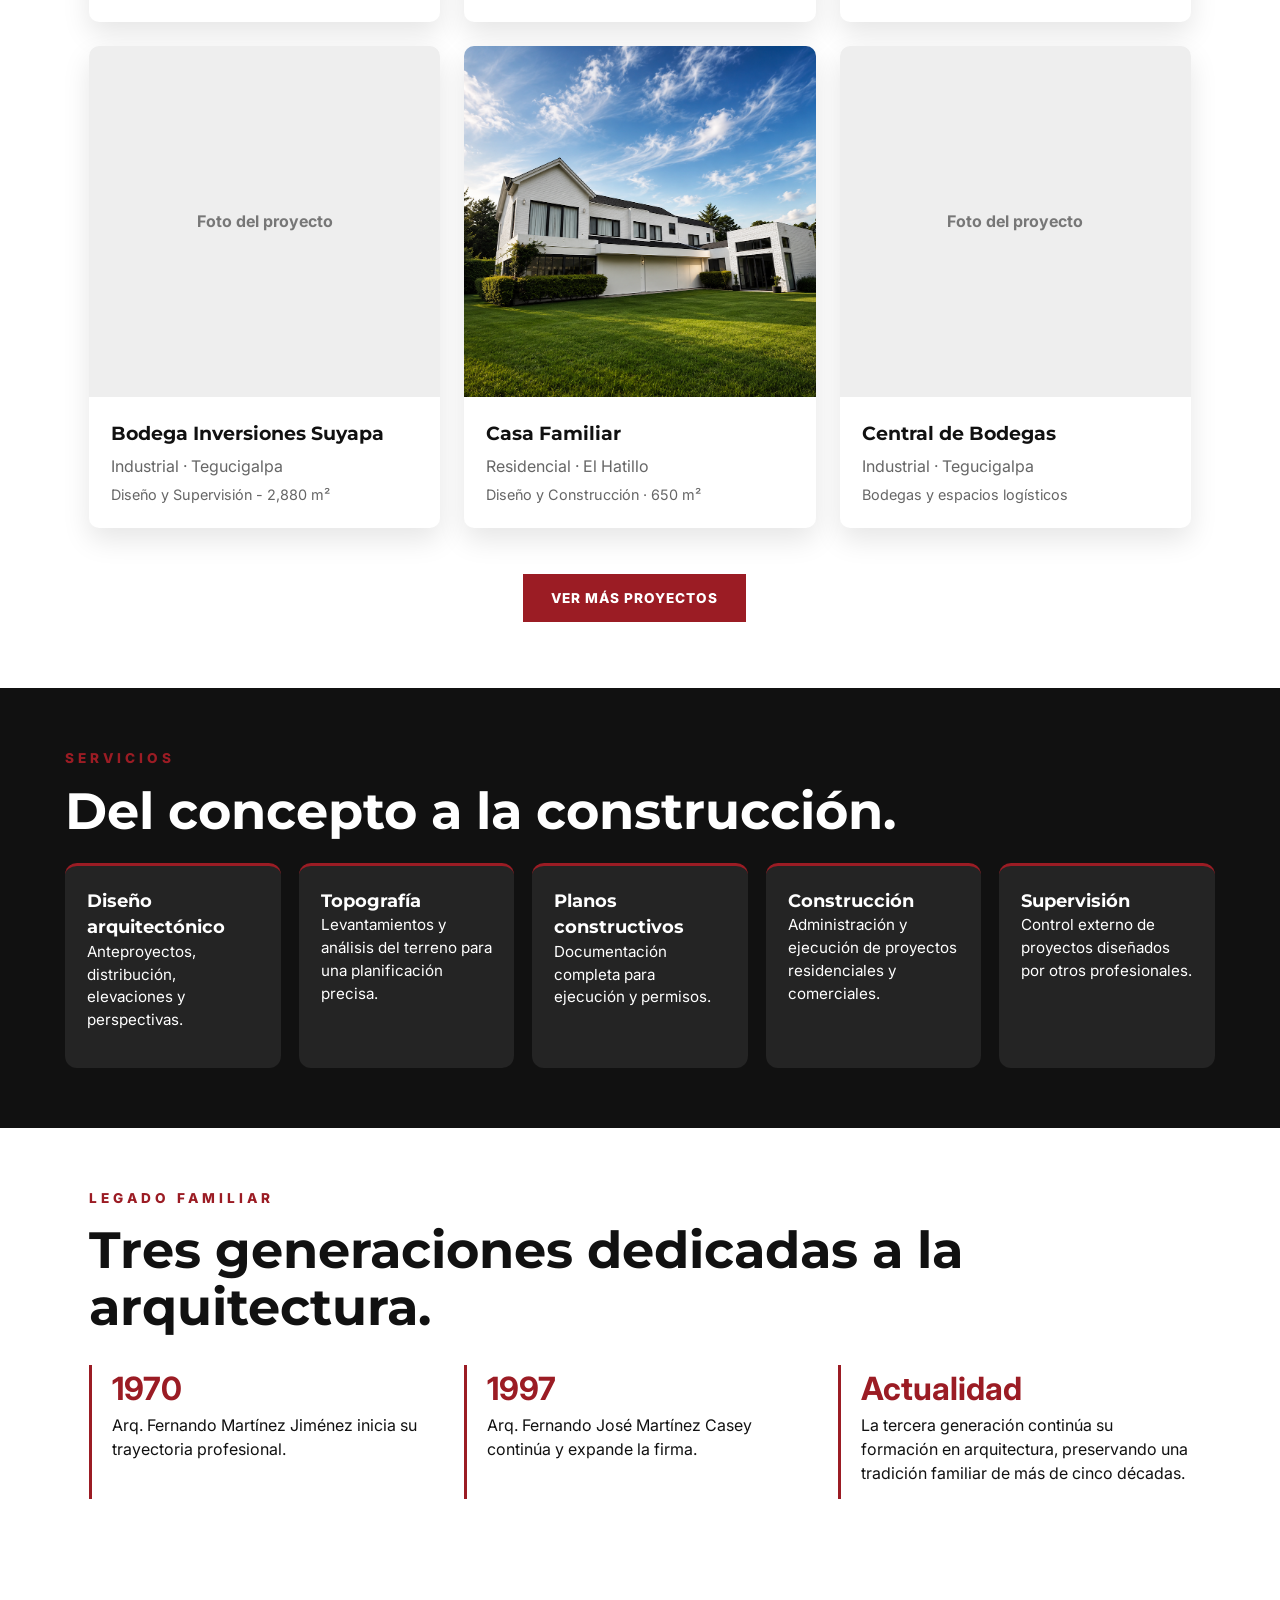
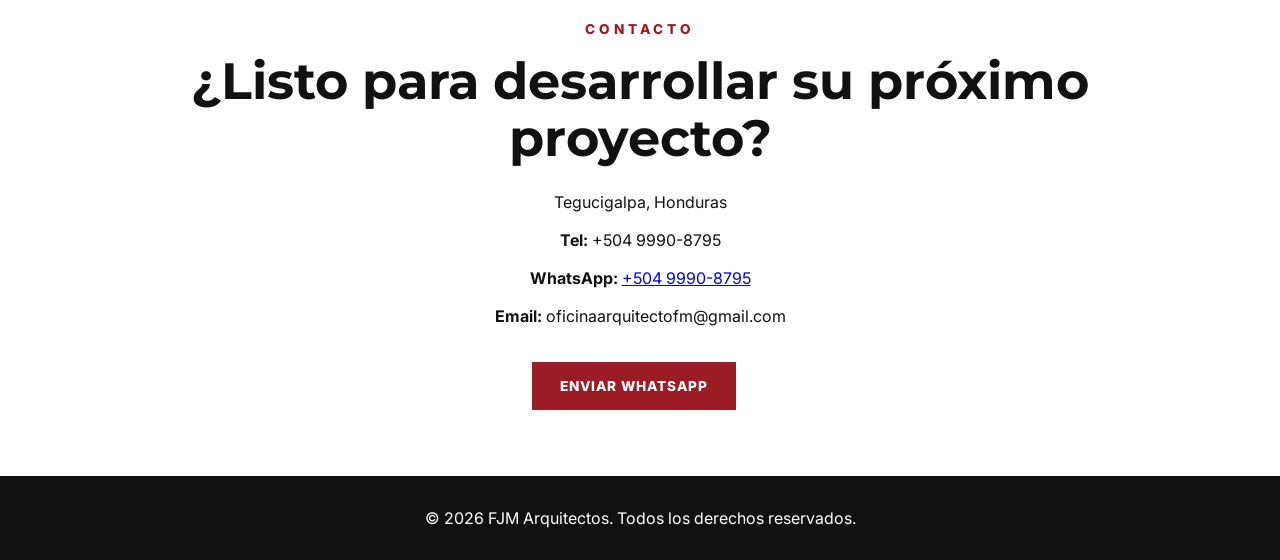
==== commit c40f292a: "Update image source for Grupo Flores Toyota" ====
--- a/index.html
+++ b/index.html
@@ -125,7 +125,7 @@
 
         <article class="project-card" data-category="comercial">
           <div class="project-image">
-            <img src="toyota sps-Fotografia.jpg" alt="Grupo Flores Toyota">
+            <img src="toyota.png" alt="Grupo Flores Toyota">
           </div>
           <div class="project-info">
             <h3>Grupo Flores Toyota</h3>
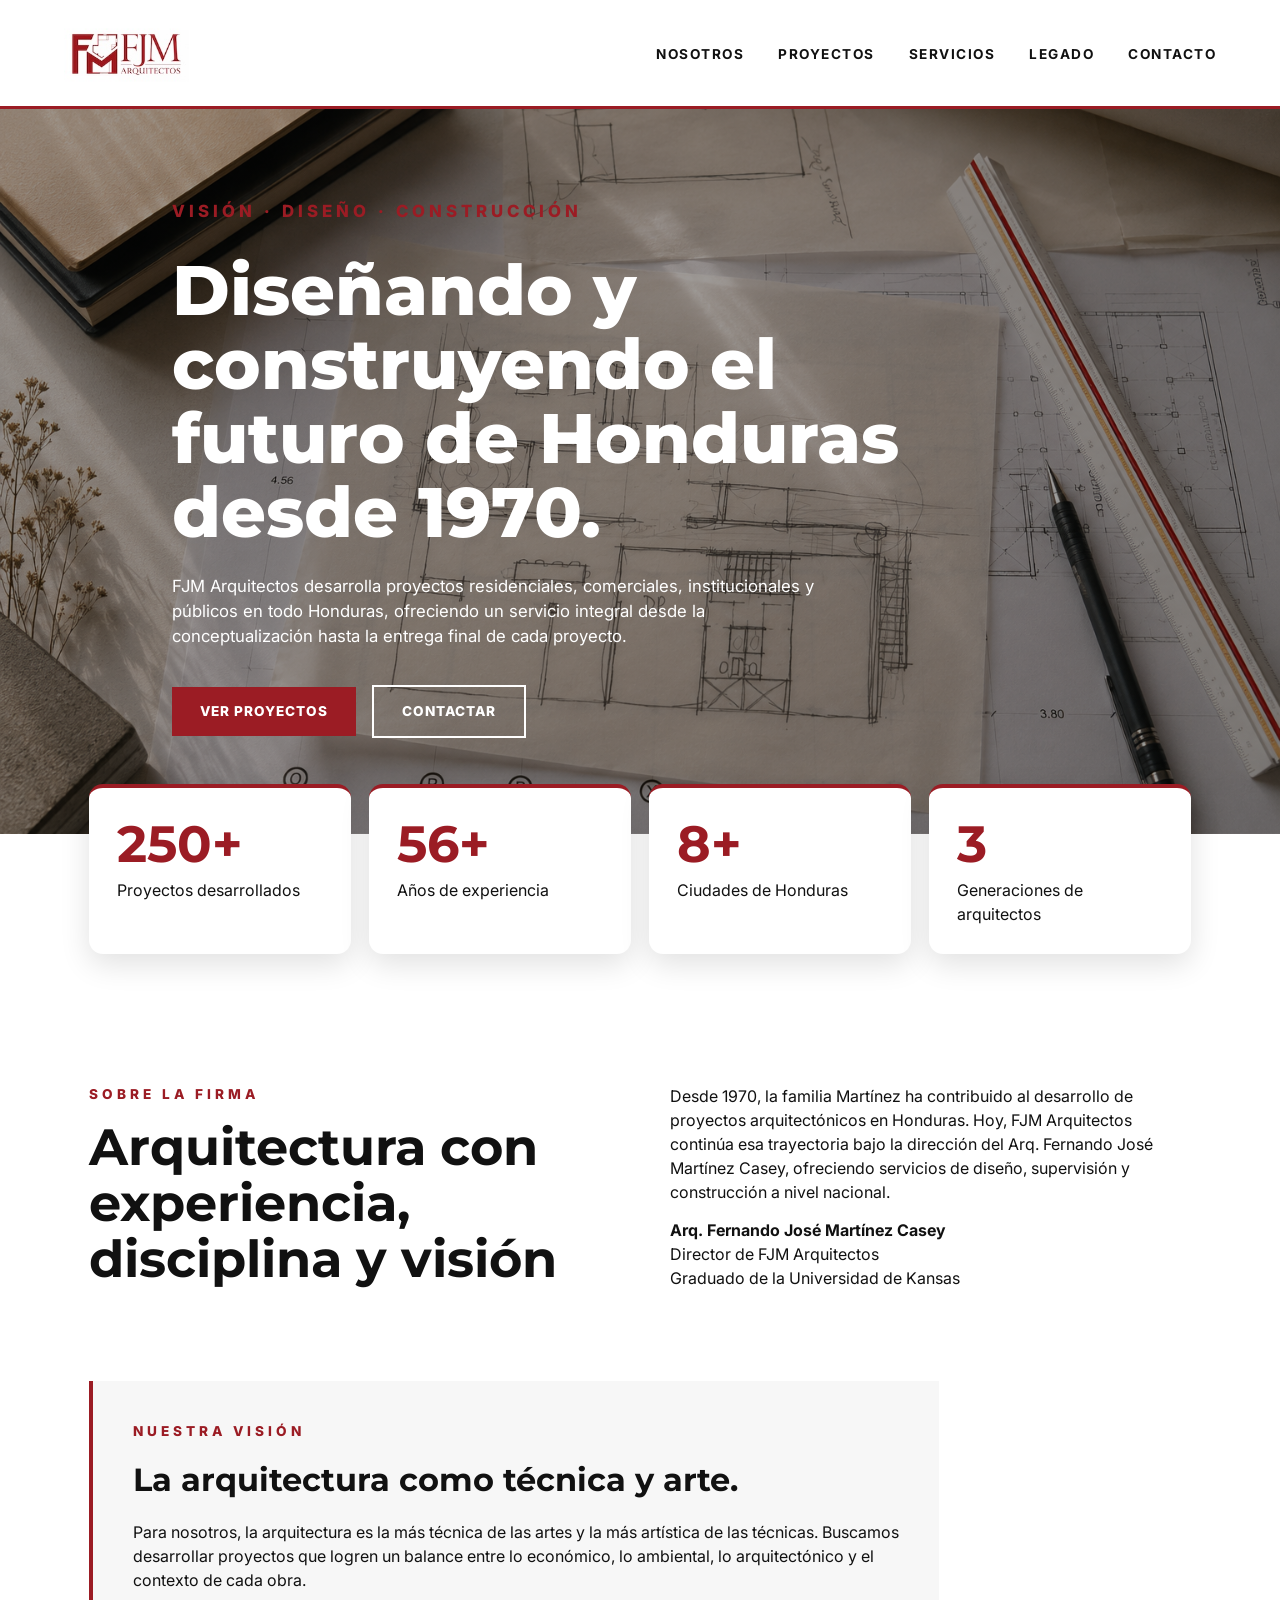
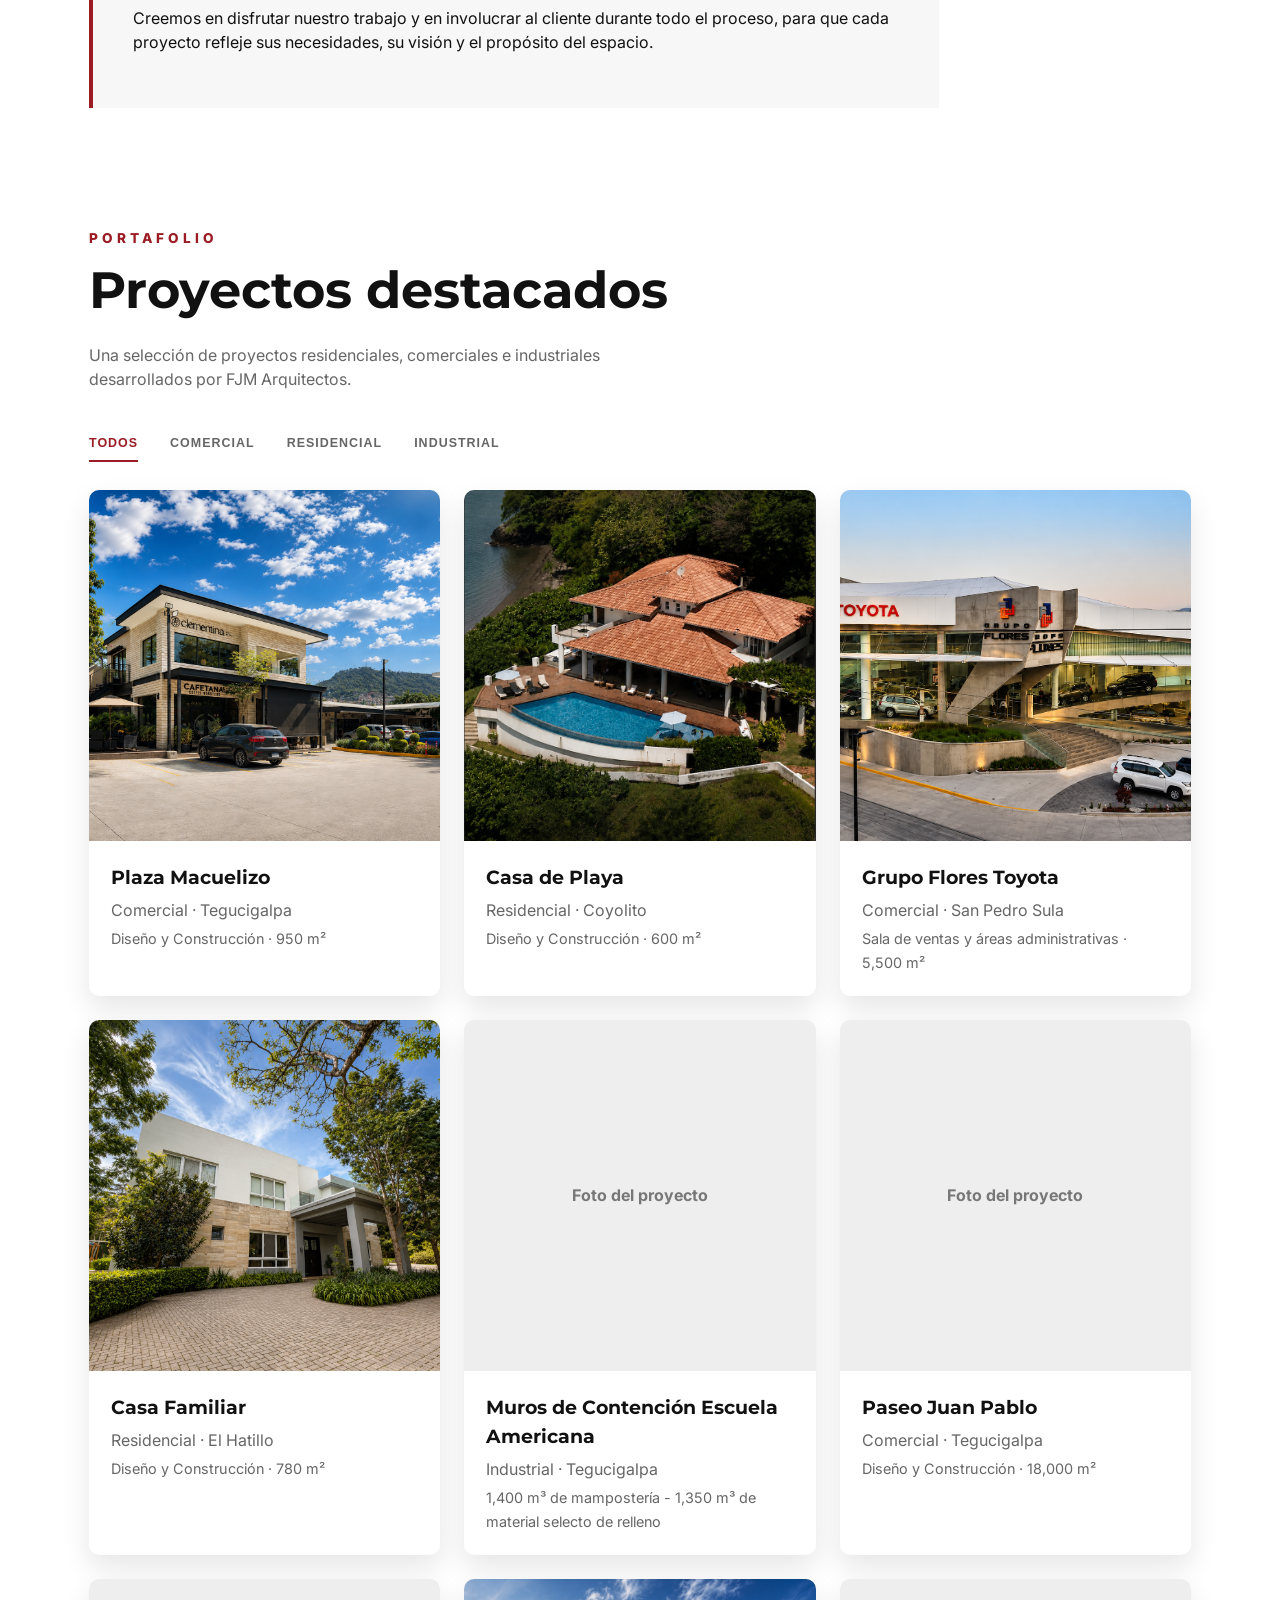
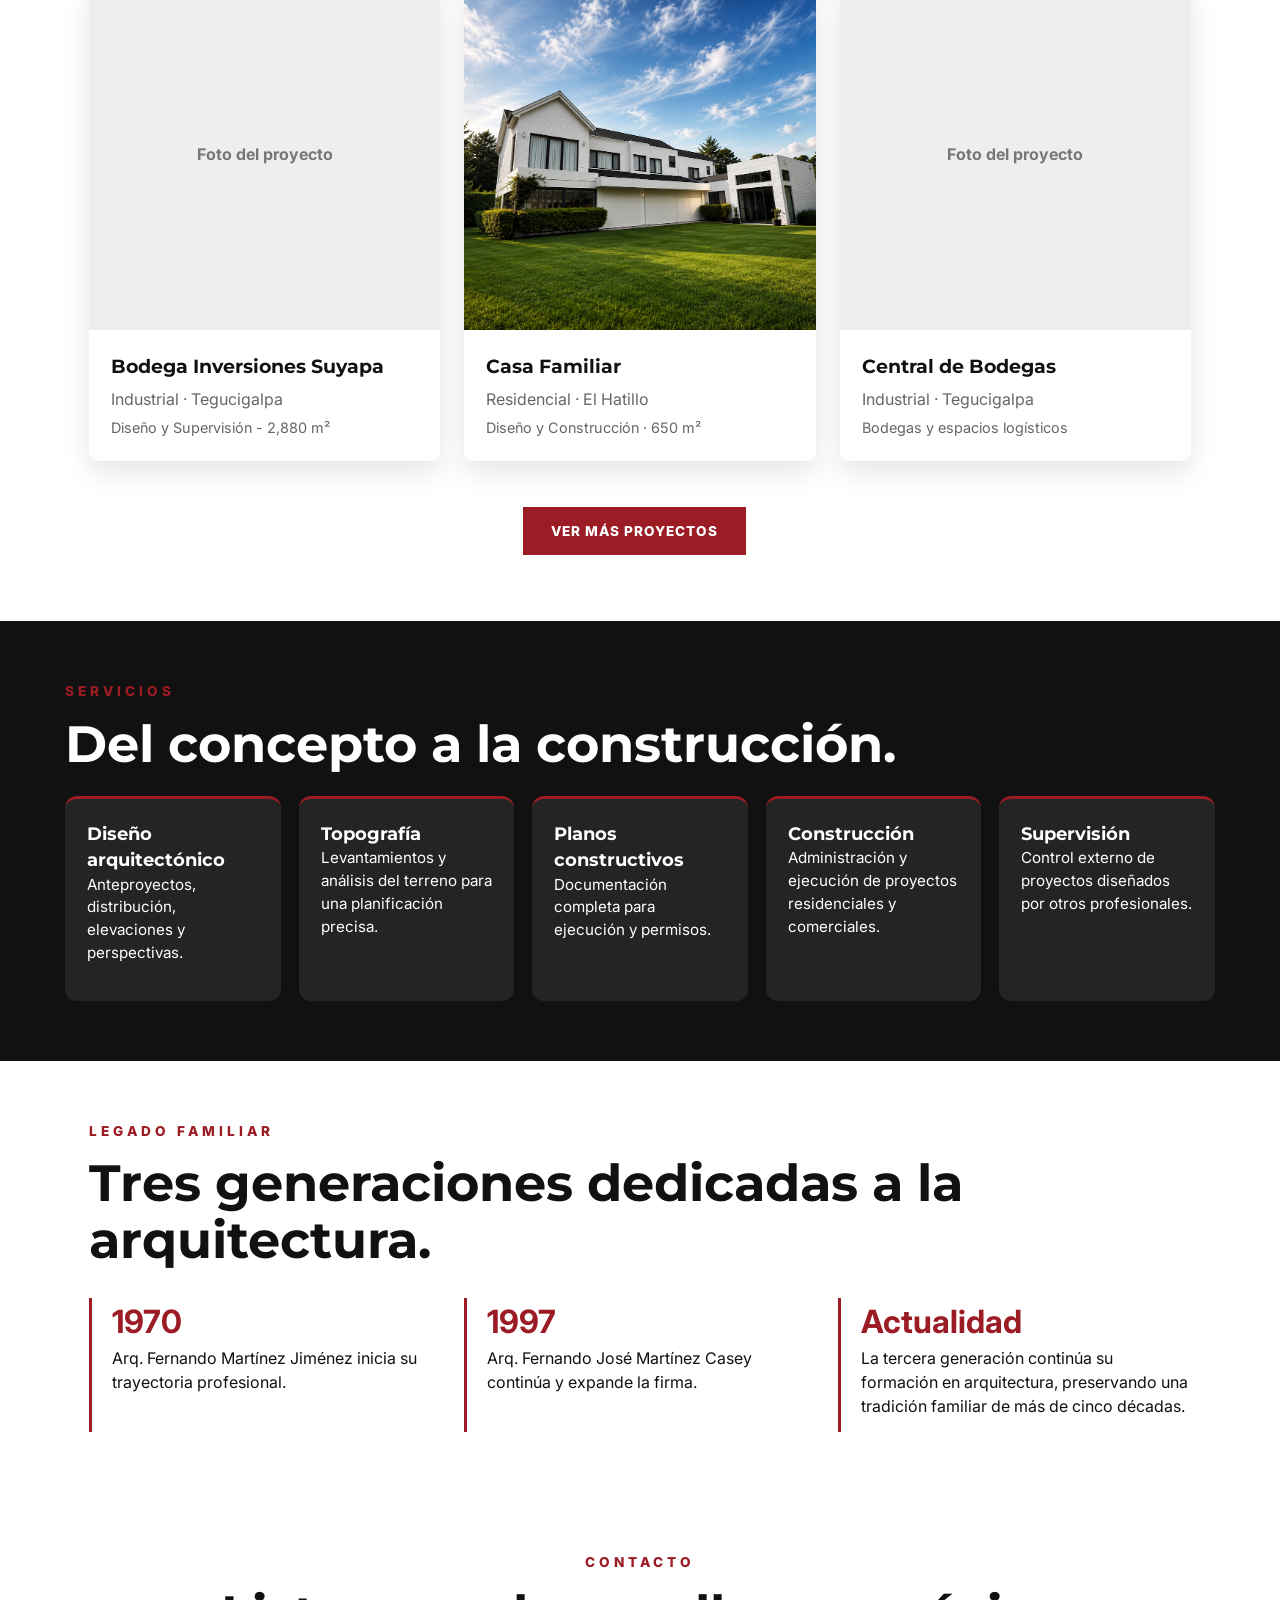
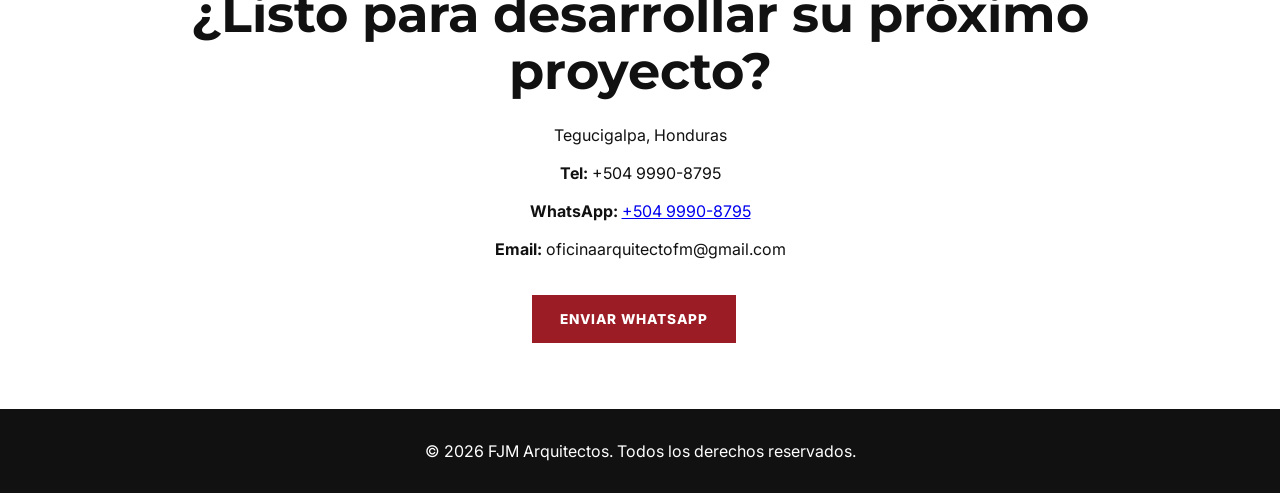
==== commit 9654b348: "Update stylesheet version in index.html" ====
--- a/index.html
+++ b/index.html
@@ -4,7 +4,7 @@
   <meta charset="UTF-8" />
   <meta name="viewport" content="width=device-width, initial-scale=1.0" />
   <title>FJM Arquitectos | Portafolio</title>
-  <link rel="stylesheet" href="styles.css?v=40" />
+  <link rel="stylesheet" href="styles.css?v=41" />
 </head>
 
 <body>
--- a/styles.css
+++ b/styles.css
@@ -73,21 +73,23 @@
   border: none;
 }
 
+/* HERO */
+
 .hero {
-  min-height: 88vh;
+  min-height: 75vh;
   display: flex;
   align-items: center;
   padding: 90px 24px;
   background:
-    linear-gradient(rgba(0,0,0,.55), rgba(0,0,0,.55)),
-    url("toyota sps-Fotografia.jpg");
+    linear-gradient(rgba(0,0,0,.38), rgba(0,0,0,.38)),
+    url("heroo.png");
   background-size: cover;
-  background-position: center;
+  background-position: 65% center;
   color: white;
 }
 
 .hero-content {
-  max-width: 850px;
+  max-width: 780px;
   margin-left: 12%;
   text-align: left;
 }
@@ -106,7 +108,7 @@
 }
 
 h1 {
-  font-size: clamp(2.8rem, 6vw, 5.2rem);
+  font-size: clamp(2.6rem, 5.5vw, 5rem);
   line-height: 1.05;
   margin-bottom: 24px;
   font-weight: 800;
@@ -154,6 +156,8 @@
   color: var(--red);
 }
 
+/* STATS */
+
 .stats {
   max-width: 1150px;
   margin: -50px auto 70px;
@@ -176,6 +180,8 @@
   color: var(--red);
   margin-bottom: 6px;
 }
+
+/* SECTIONS */
 
 .section {
   max-width: 1150px;
@@ -293,7 +299,7 @@
   width: 100%;
   height: 100%;
   object-fit: cover;
-  cursor: pointer;
+  cursor: zoom-in;
   display: block;
   transition: transform 0.4s ease, filter 0.4s ease;
 }
@@ -313,13 +319,16 @@
   color: var(--dark);
 }
 
-.project-info p {
-  color: var(--gray);
-  margin-bottom: 4px;
-}
-
+.project-info p,
 .project-info span {
   color: var(--gray);
+}
+
+.project-info p {
+  margin-bottom: 4px;
+}
+
+.project-info span {
   font-size: 0.9rem;
 }
 
@@ -402,23 +411,34 @@
 
 /* LIGHTBOX */
 
-.lightbox {
+.lightbox,
+.image-modal,
+#projectModal {
   display: none;
   position: fixed;
-  z-index: 9999;
+  z-index: 99999;
   inset: 0;
   width: 100%;
   height: 100%;
   background: rgba(0,0,0,.9);
   justify-content: center;
   align-items: center;
-}
-
-.lightbox-content {
+  padding: 35px;
+}
+
+.lightbox-content,
+.image-modal img,
+#projectModal img {
   max-width: 90%;
   max-height: 90%;
+  object-fit: contain;
   border-radius: 8px;
   animation: zoom .25s ease;
+}
+
+.image-modal.show,
+#projectModal.active {
+  display: flex;
 }
 
 .close {
@@ -465,6 +485,12 @@
     display: flex;
   }
 
+  .hero {
+    min-height: 78vh;
+    background-position: center;
+    padding: 80px 24px;
+  }
+
   .hero-content {
     margin-left: 0;
     text-align: center;
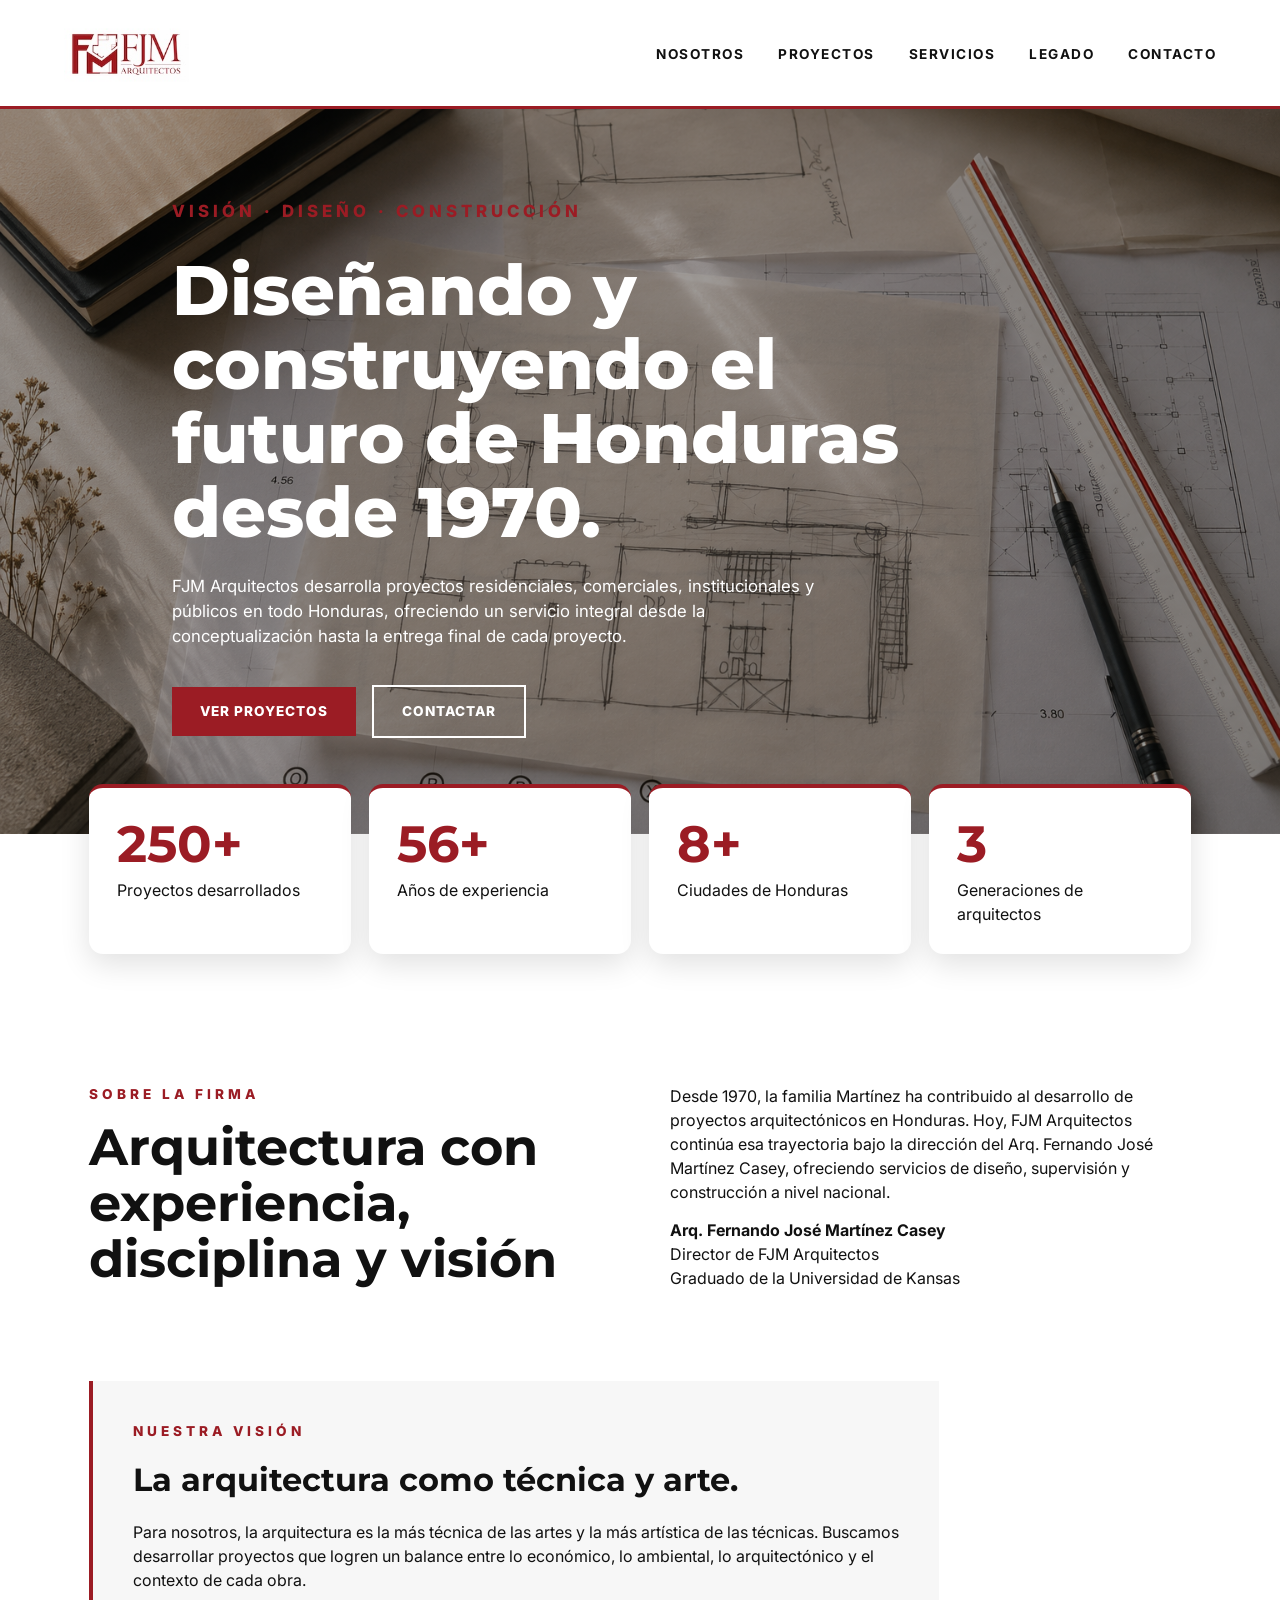
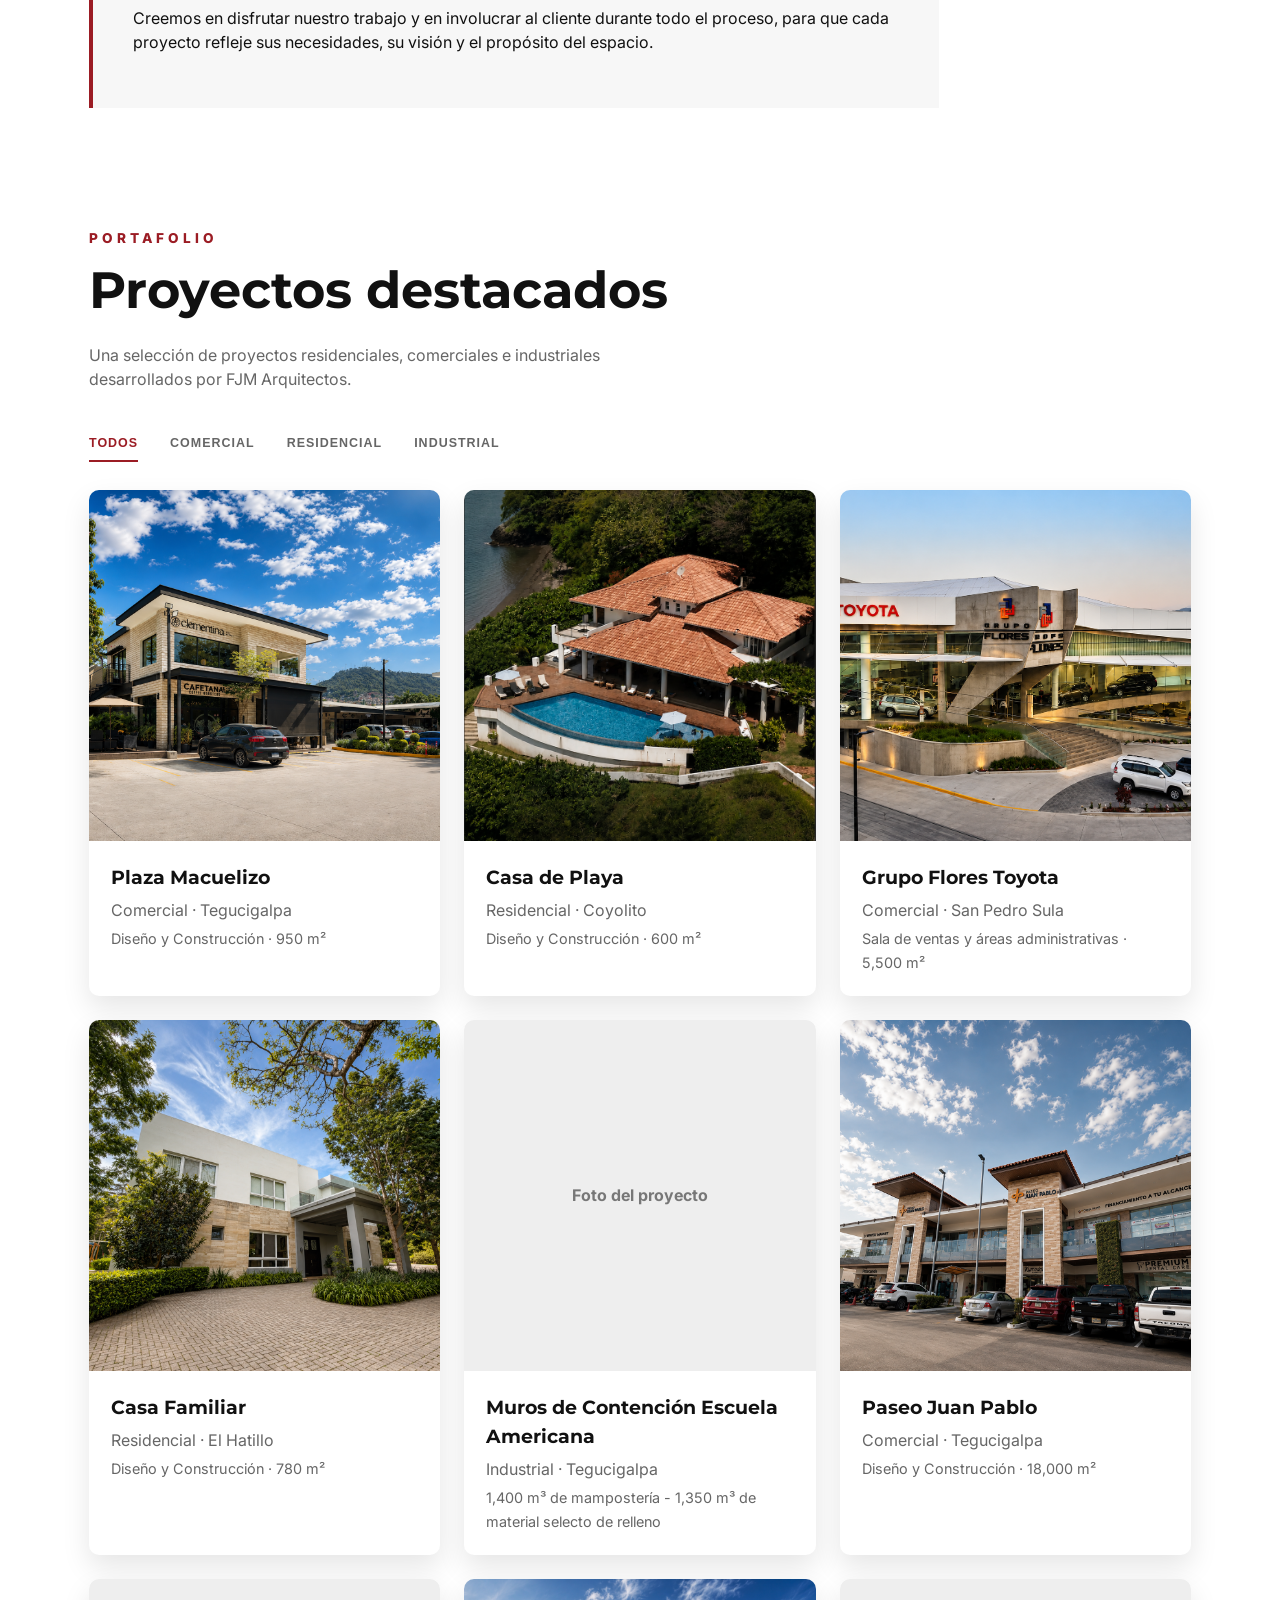
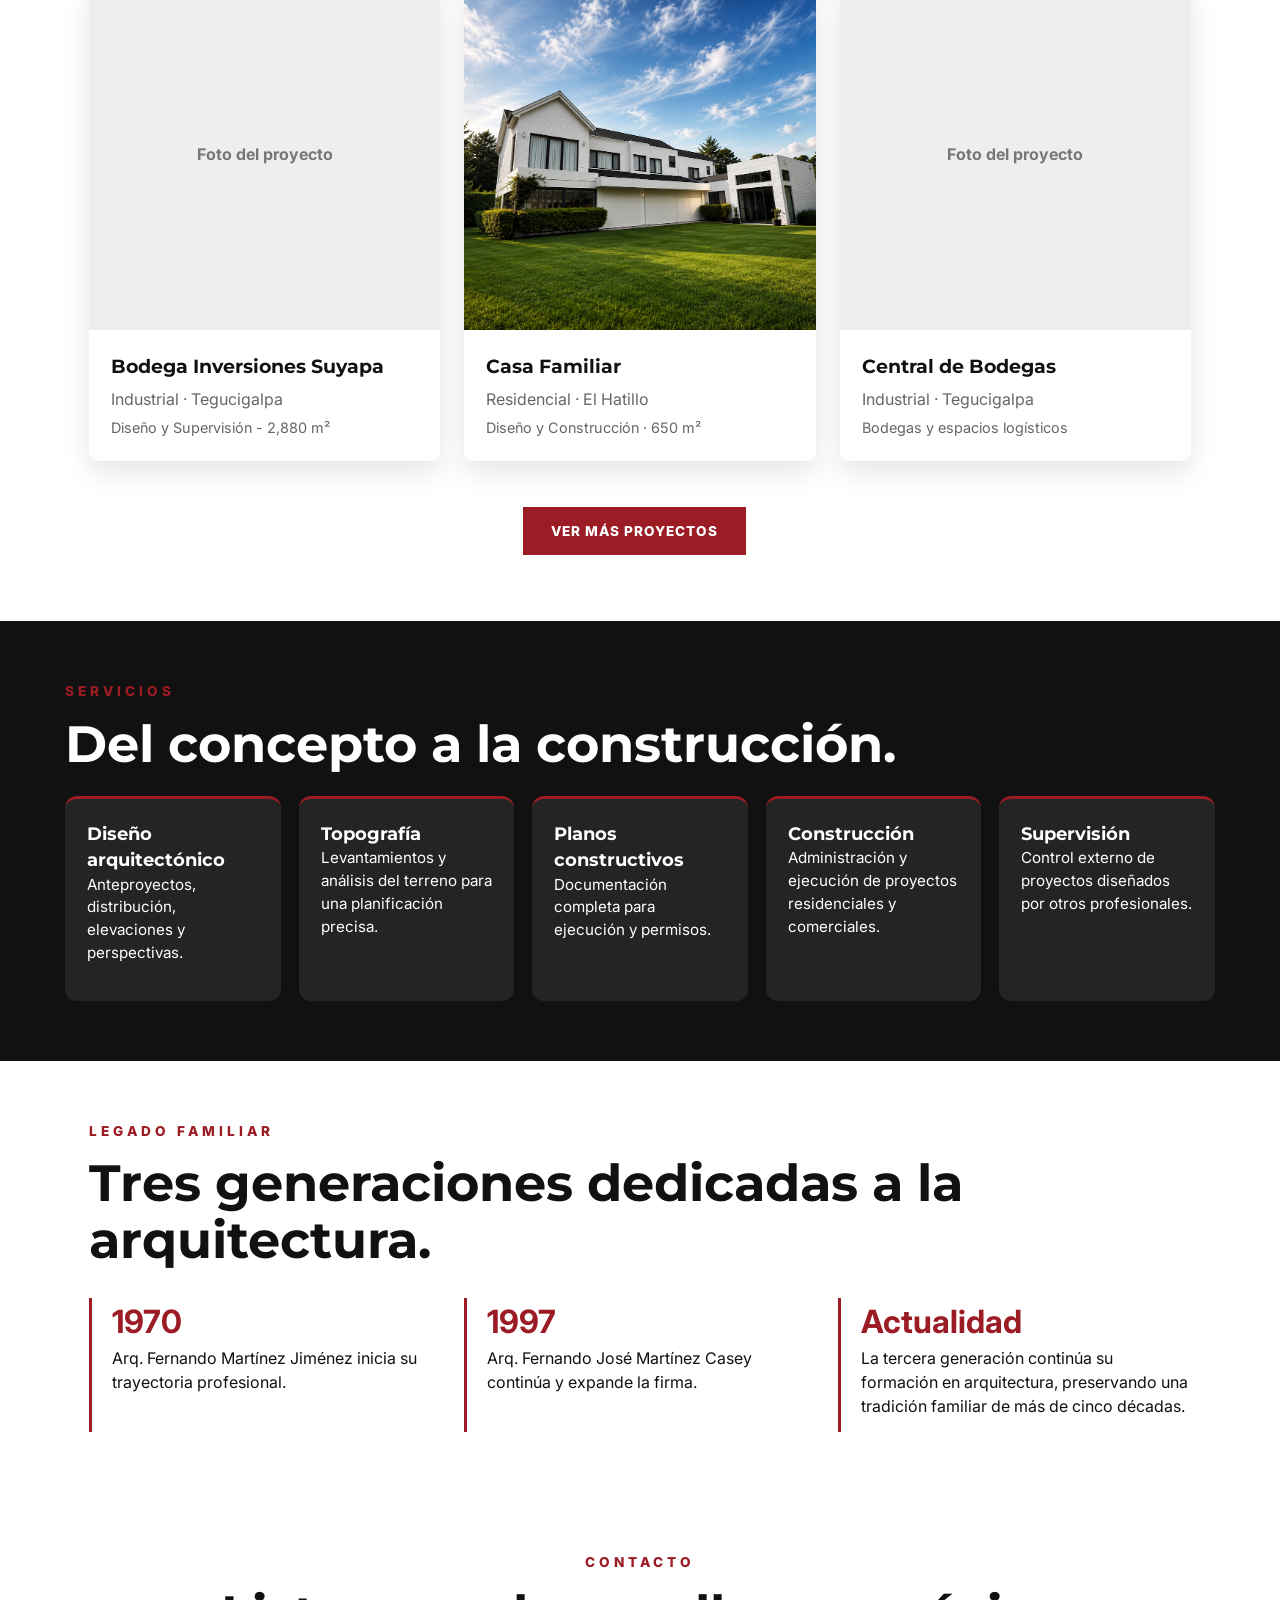
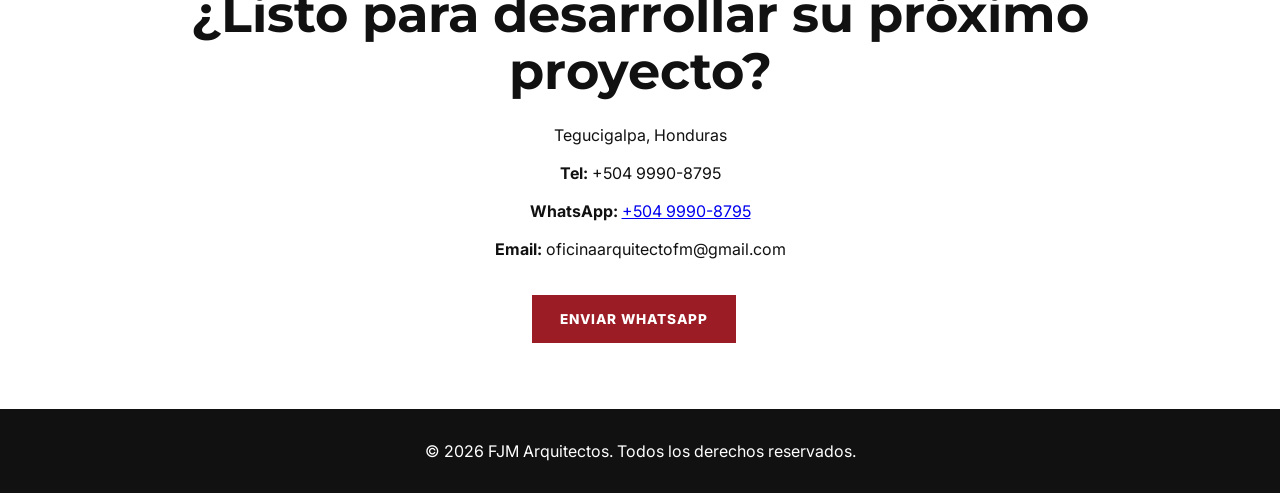
==== commit 8b71e063: "Update project card to include project image Replaced placeholder div with an image for the project." ====
--- a/index.html
+++ b/index.html
@@ -157,8 +157,8 @@
         </article>
 
         <article class="project-card" data-category="comercial">
-          <div class="project-image placeholder">
-            Foto del proyecto
+          <div class="project-image">
+            <img src="sanpablo.png" alt="Paseo Juan Pablo">
           </div>
           <div class="project-info">
             <h3>Paseo Juan Pablo</h3>
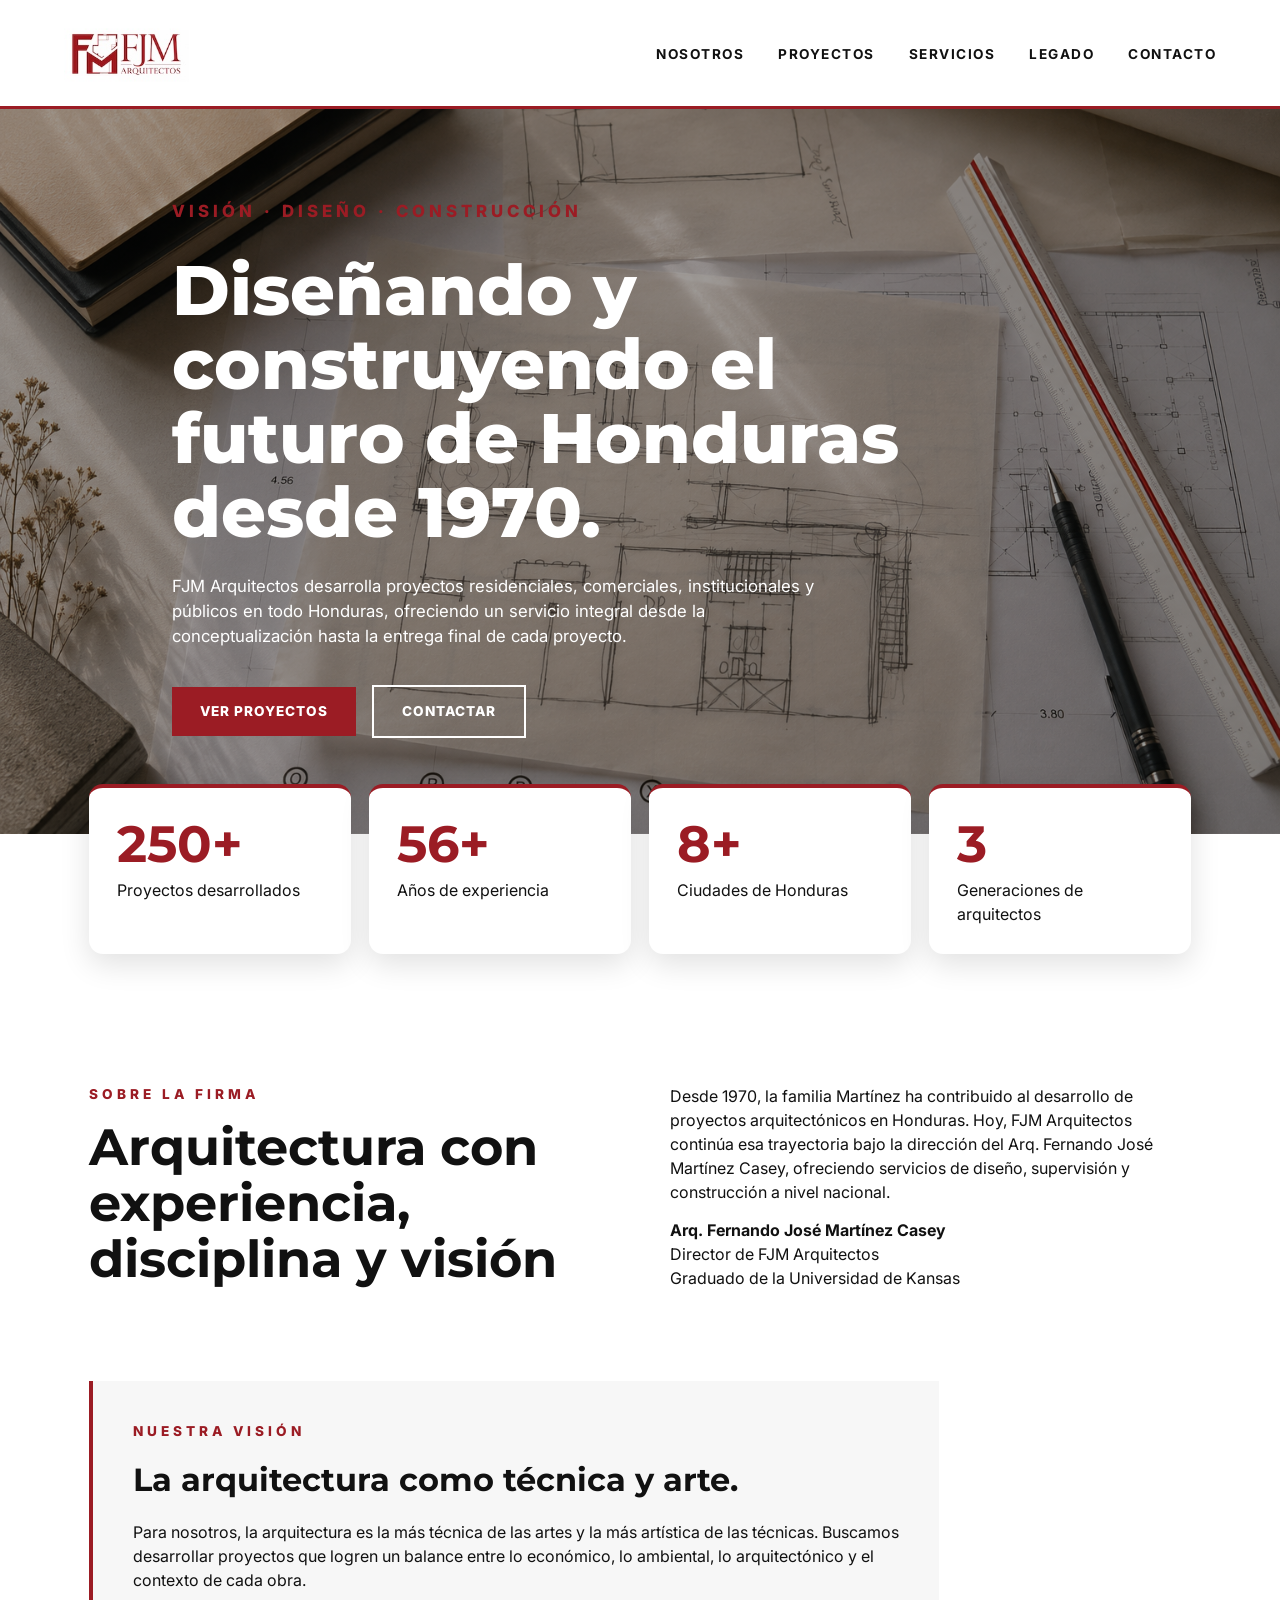
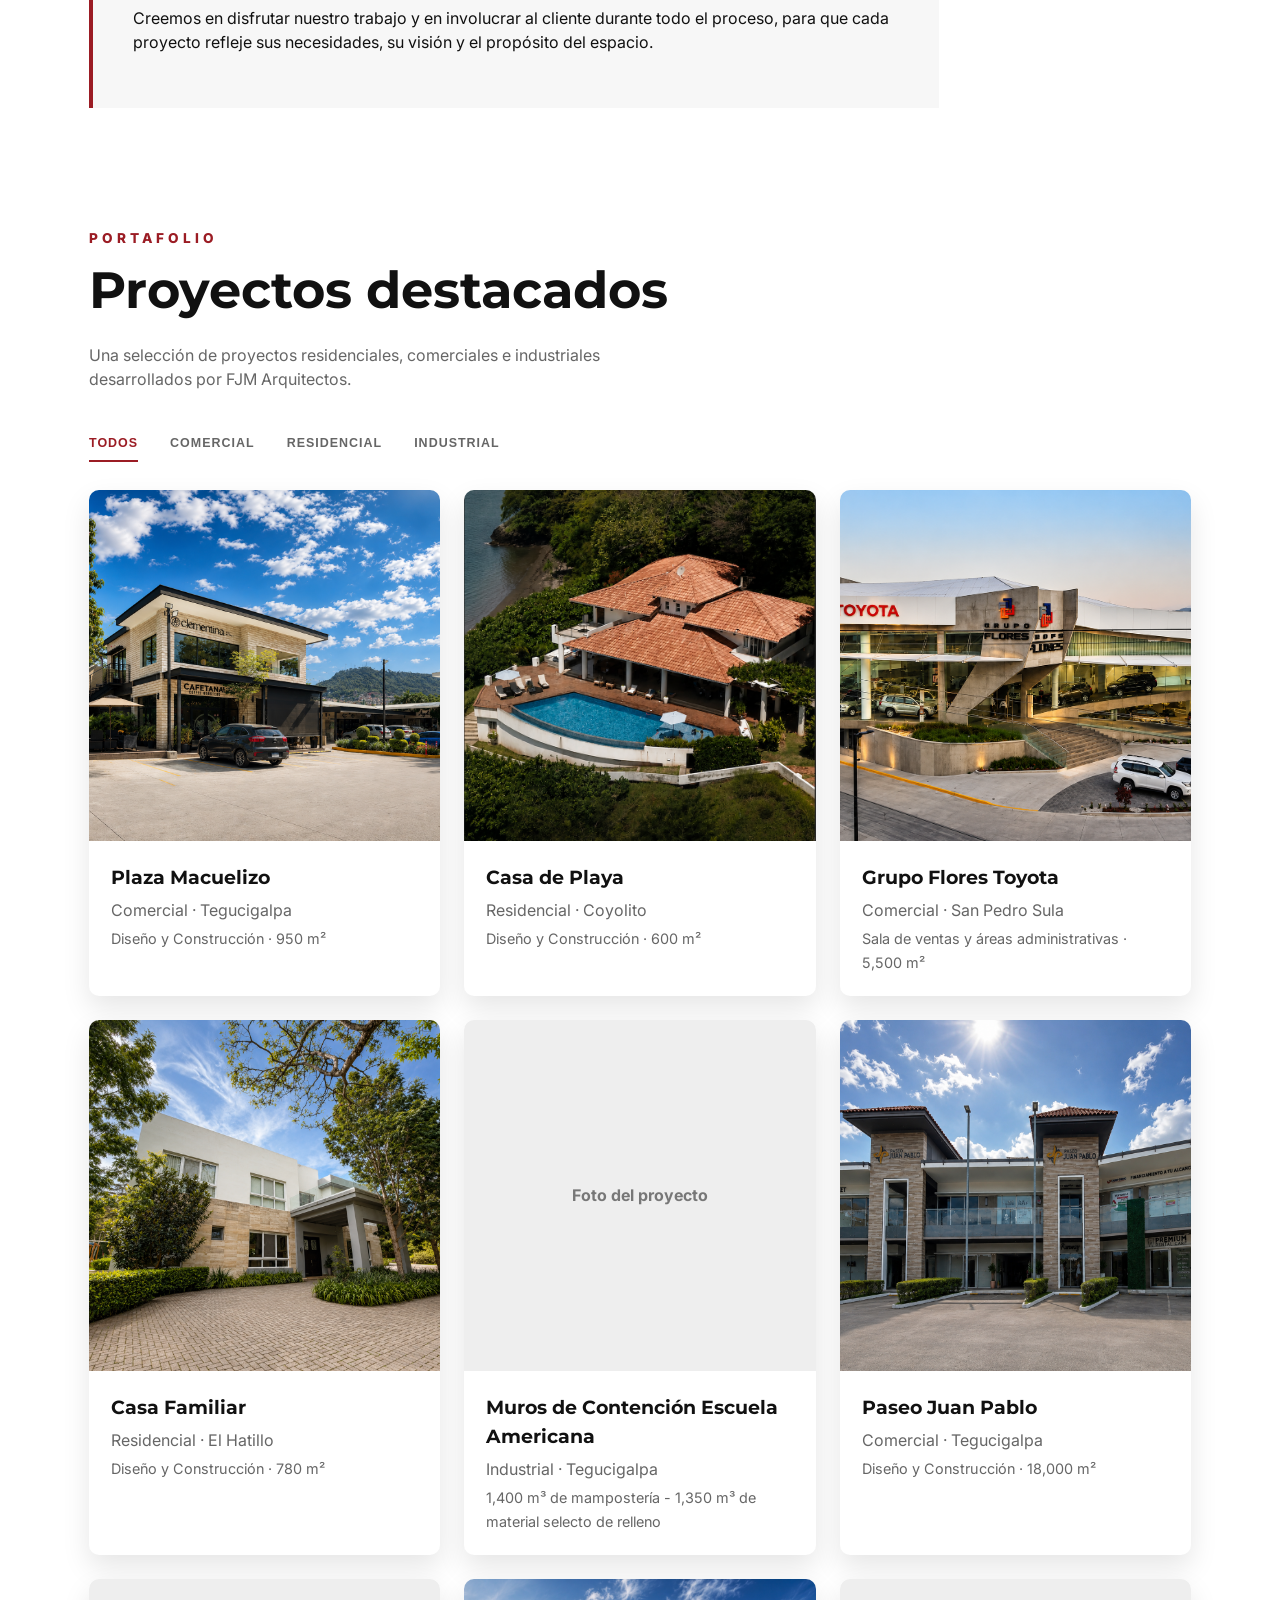
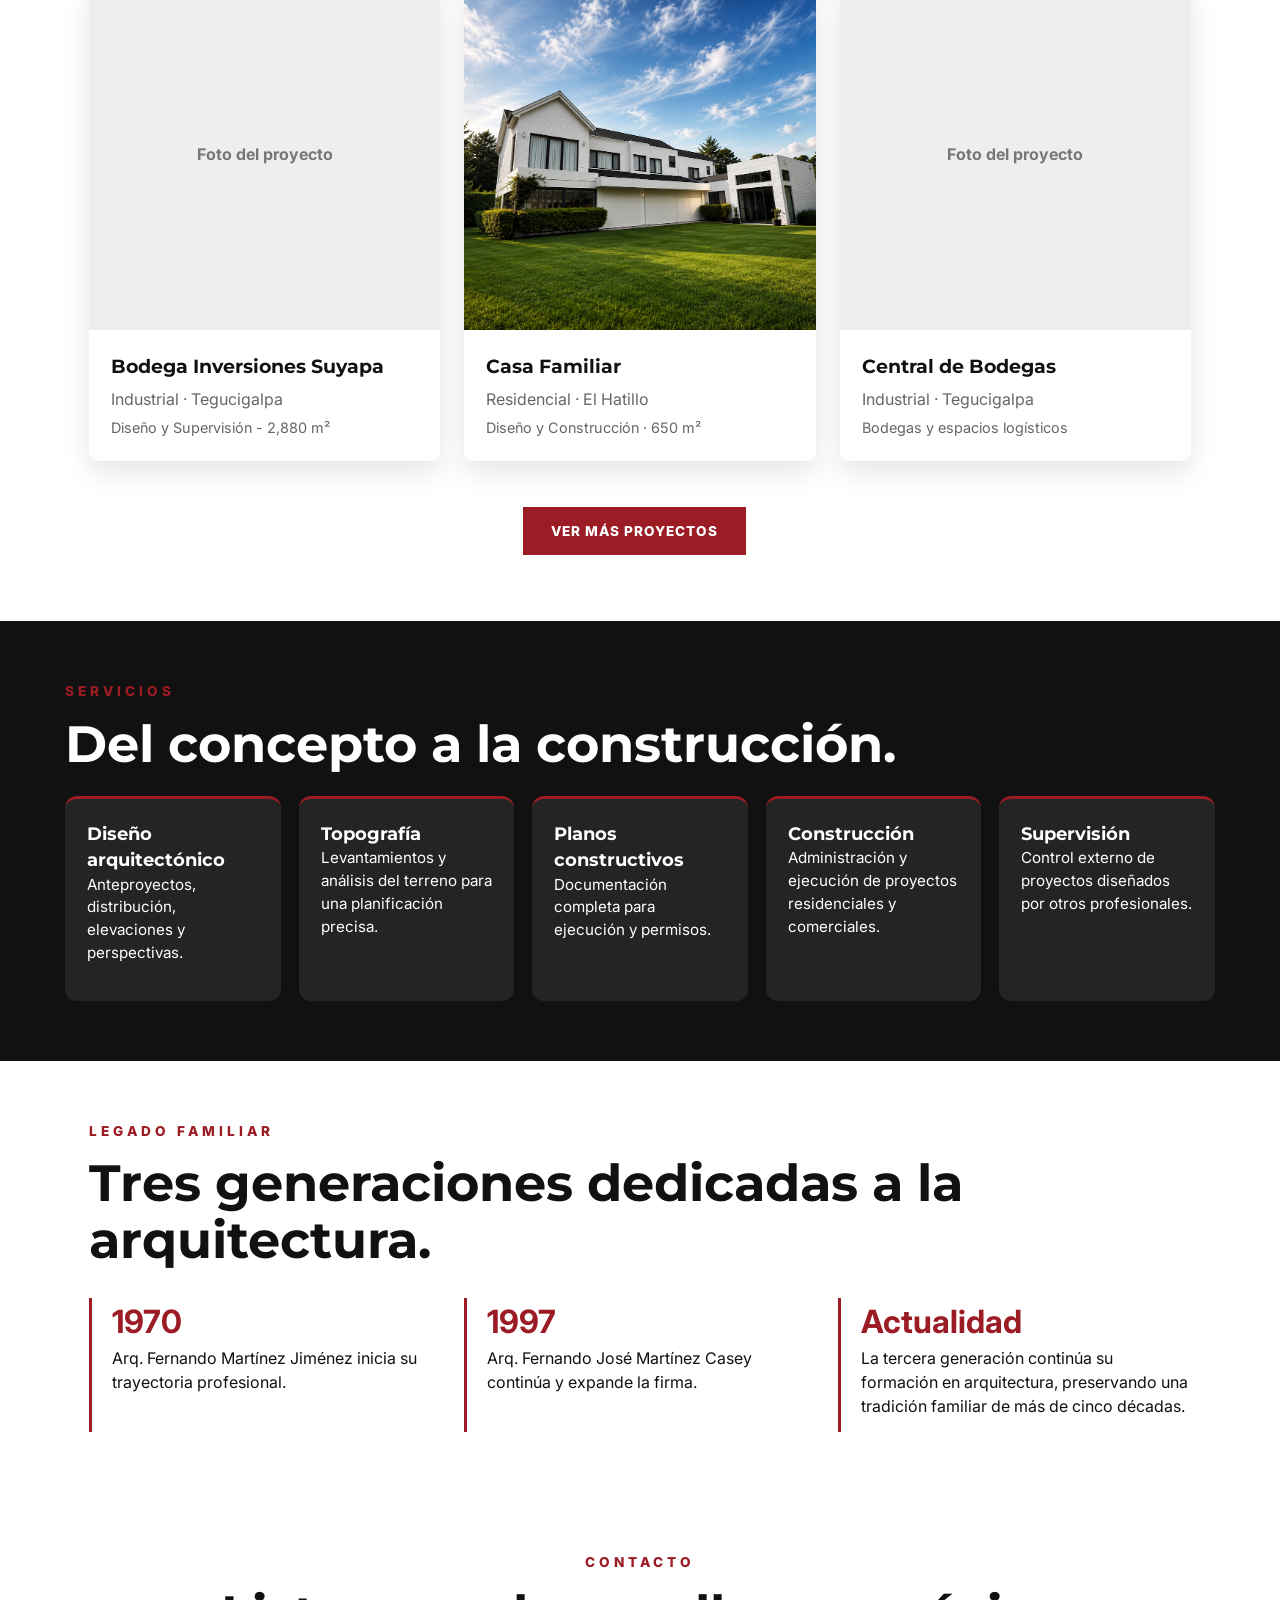
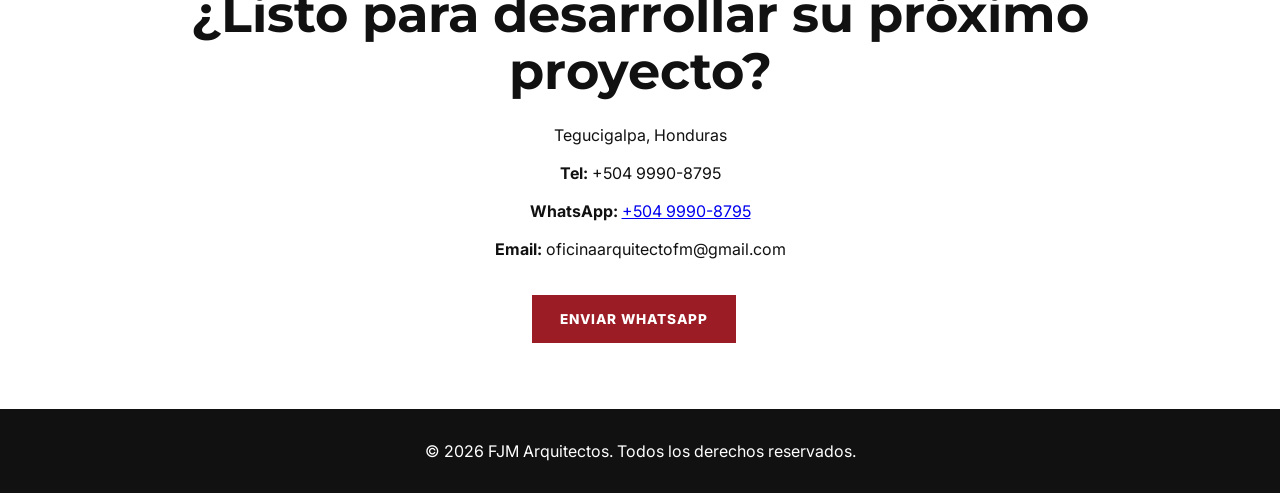
==== commit 959f72df: "Update image source for Paseo Juan Pablo project" ====
--- a/index.html
+++ b/index.html
@@ -158,7 +158,7 @@
 
         <article class="project-card" data-category="comercial">
           <div class="project-image">
-            <img src="sanpablo.png" alt="Paseo Juan Pablo">
+            <img src="juanpablo.png" alt="Paseo Juan Pablo">
           </div>
           <div class="project-info">
             <h3>Paseo Juan Pablo</h3>
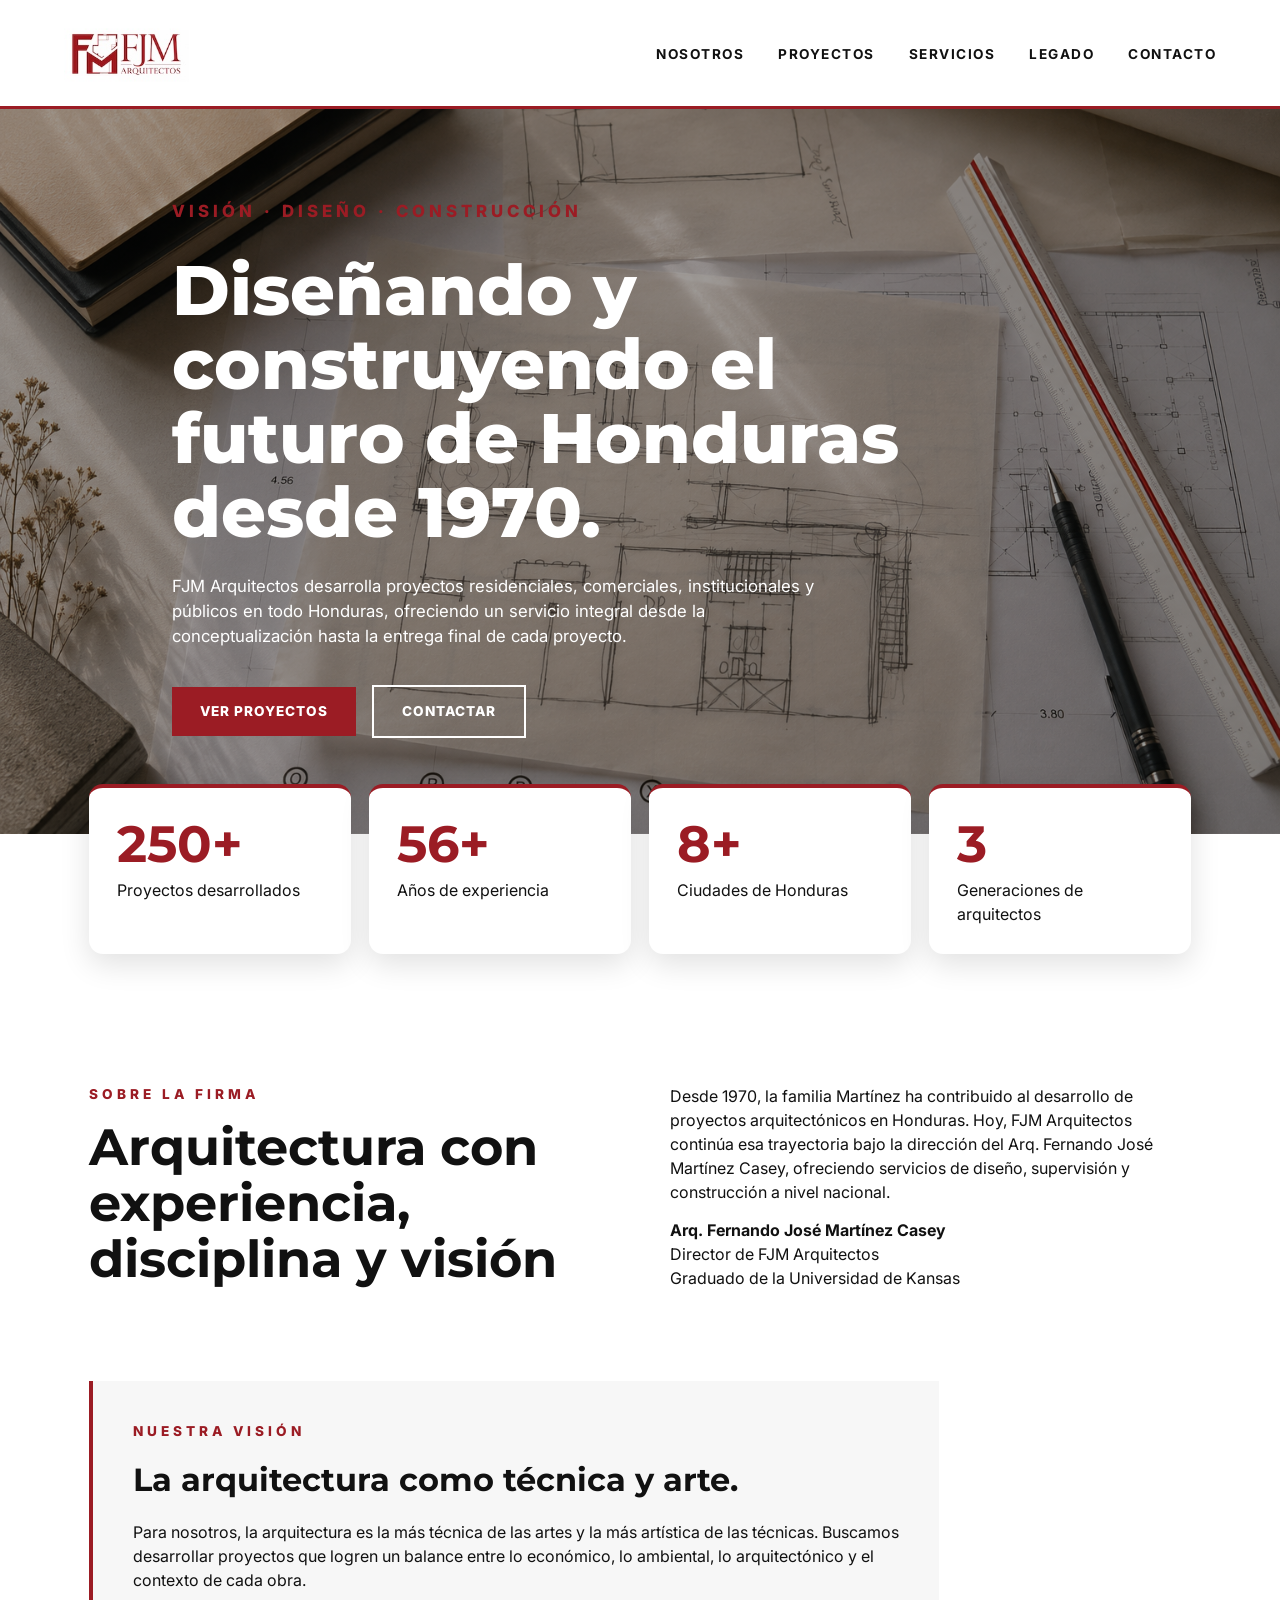
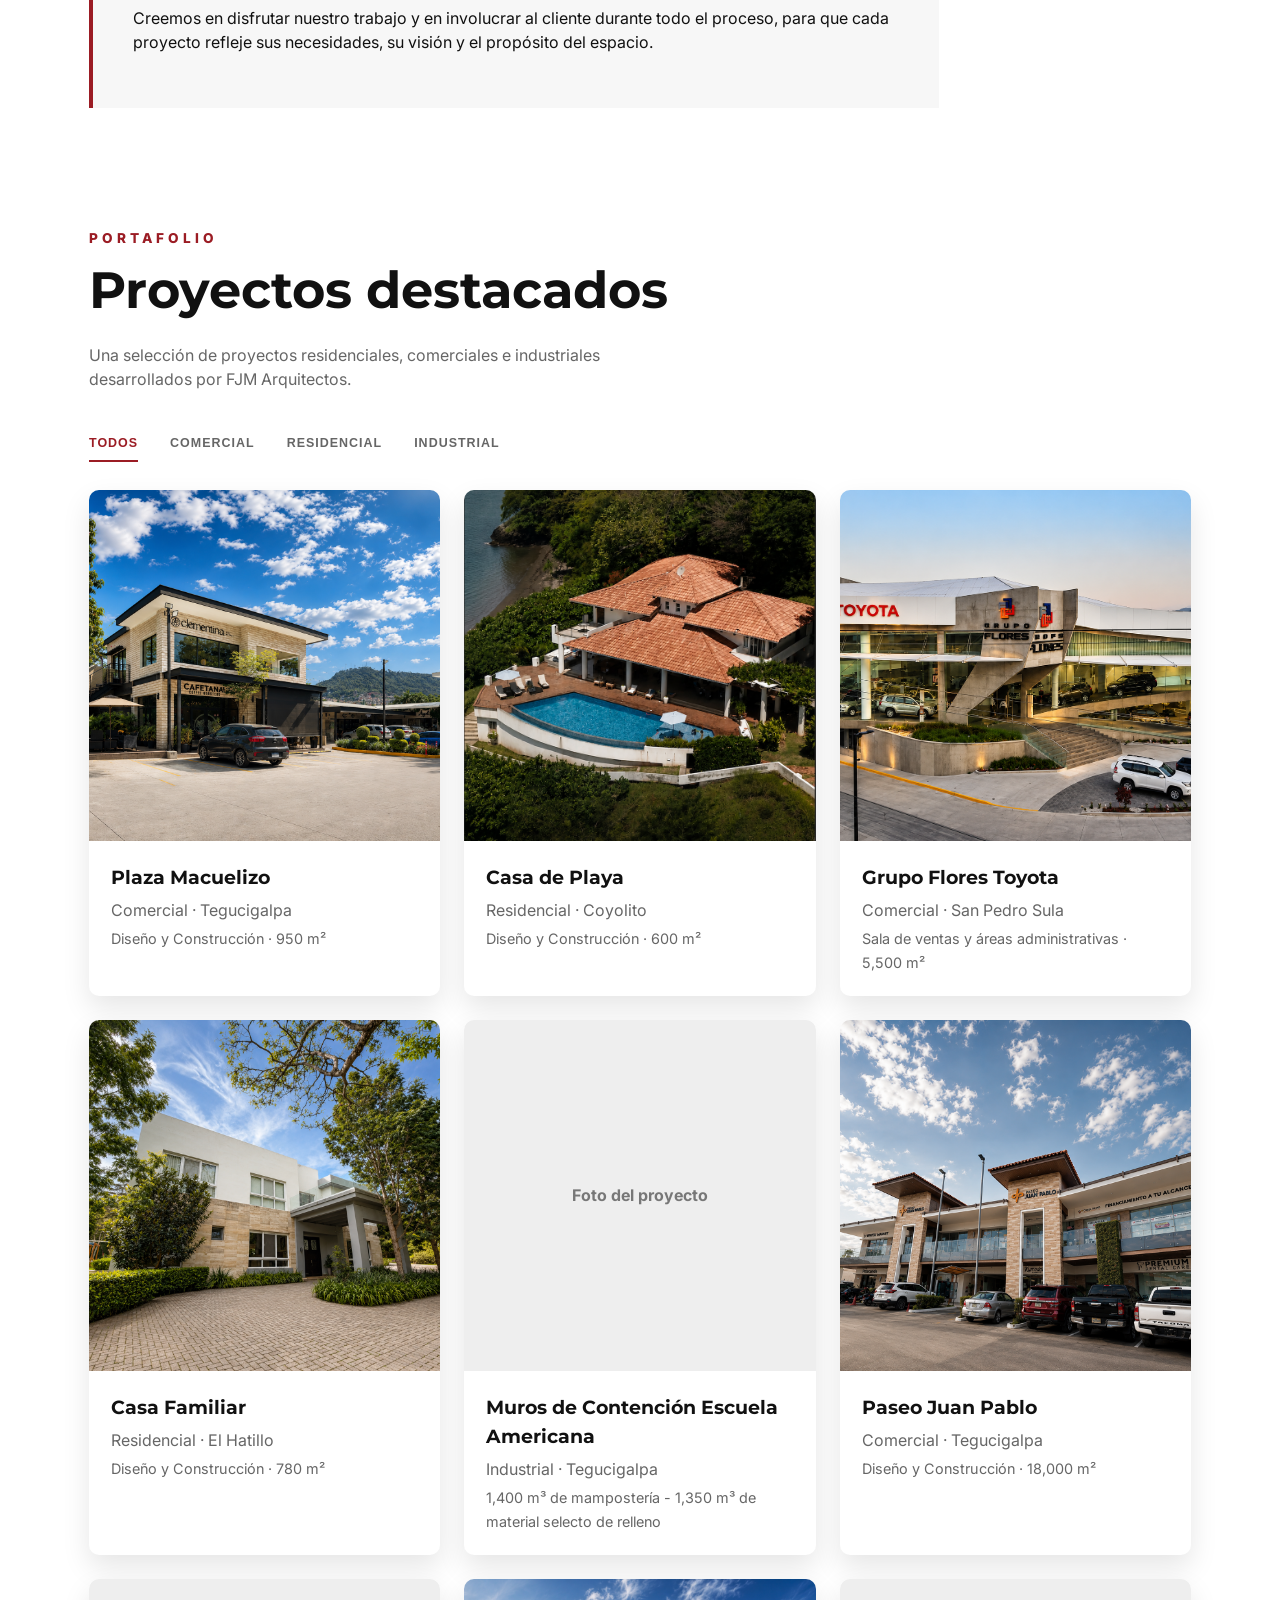
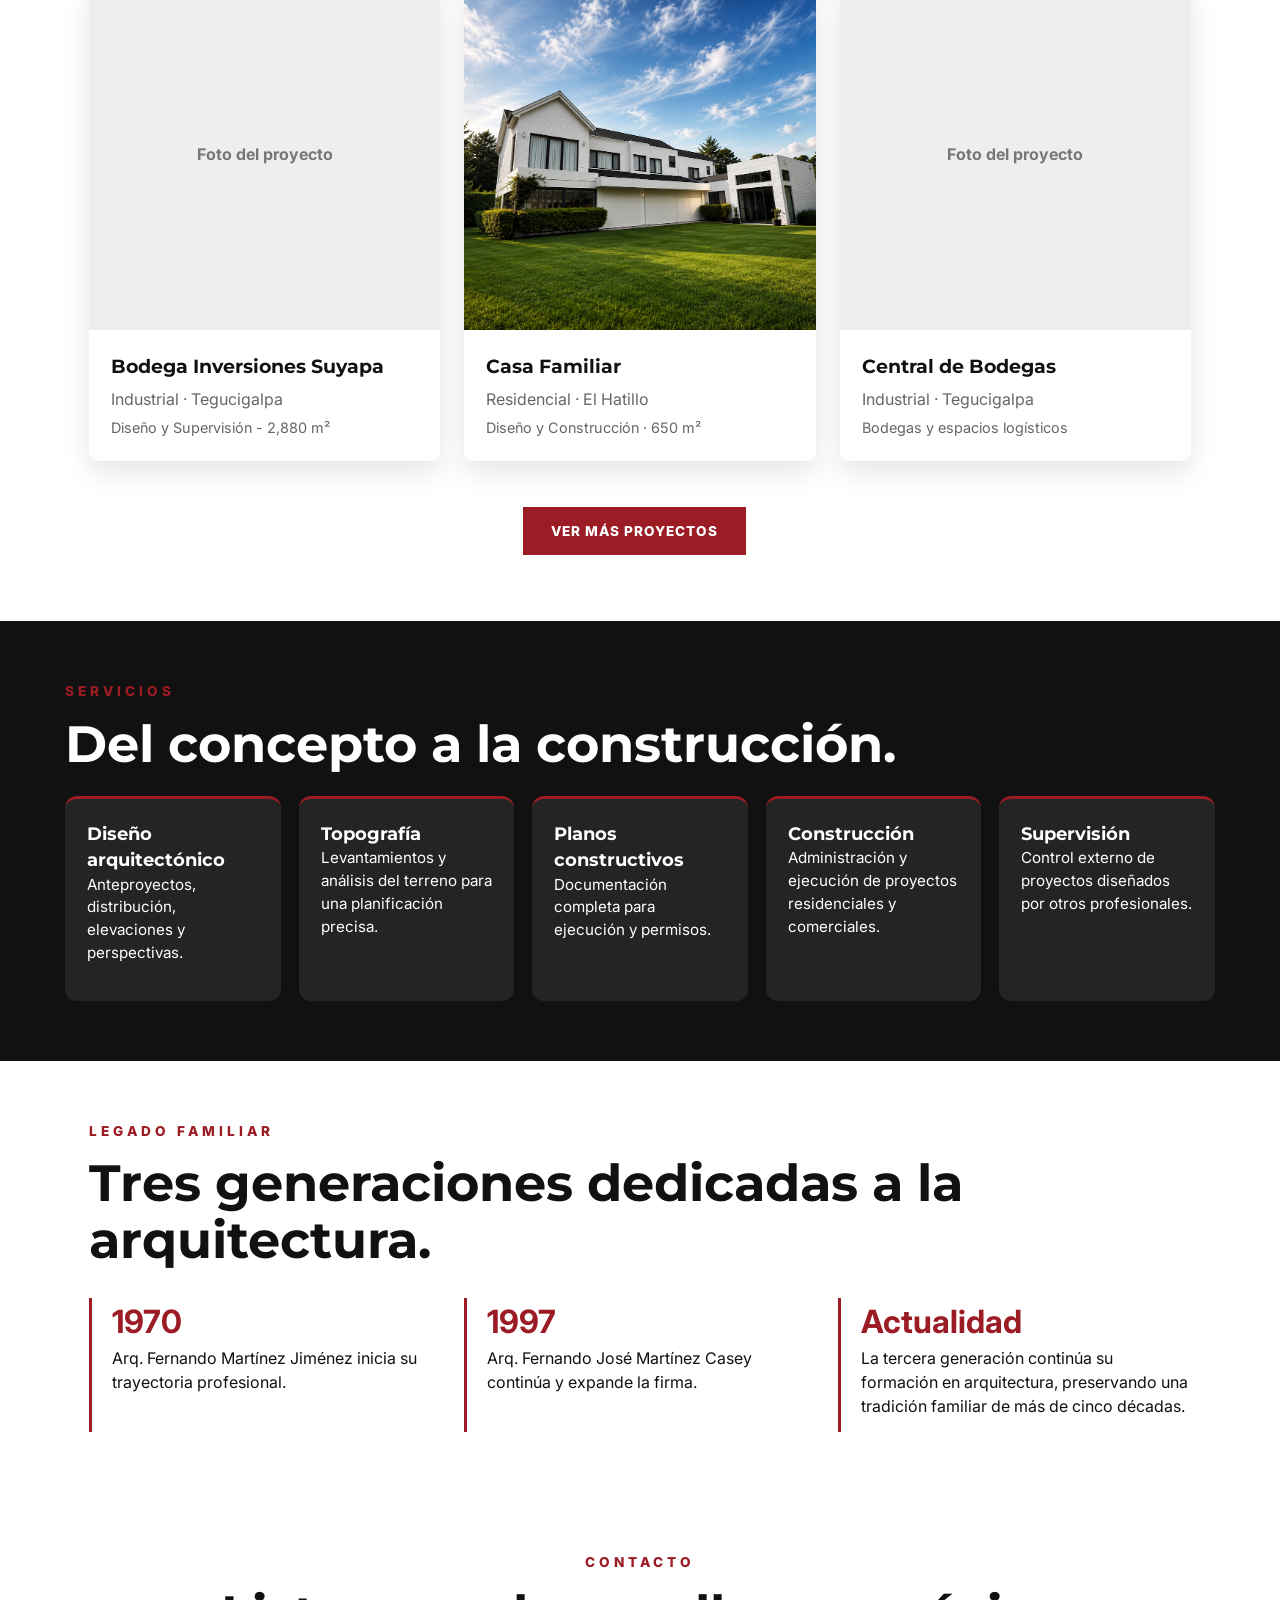
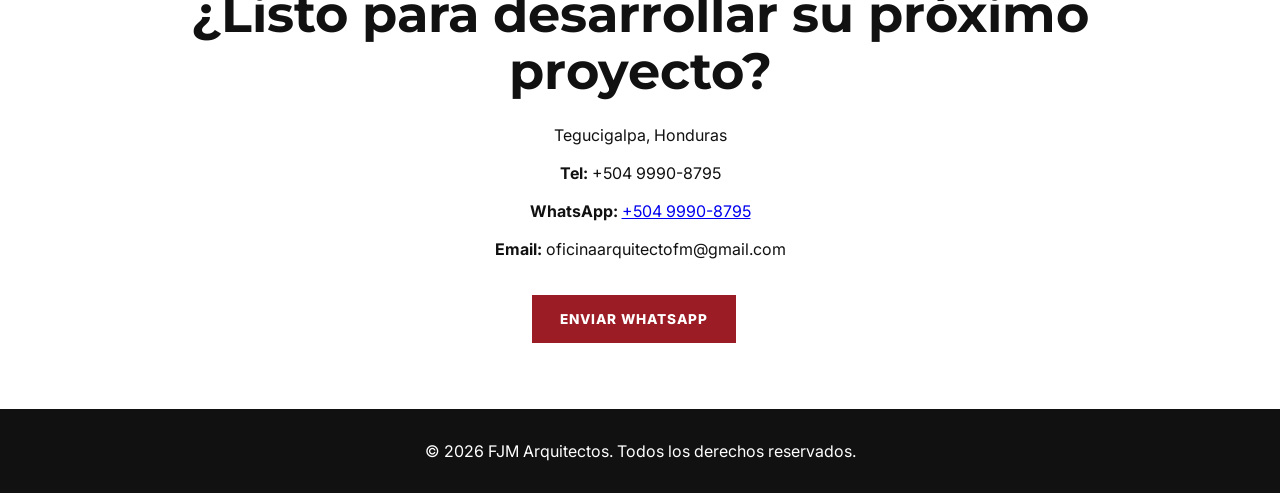
==== commit cf1b8282: "Update project image source in index.html" ====
--- a/index.html
+++ b/index.html
@@ -158,7 +158,7 @@
 
         <article class="project-card" data-category="comercial">
           <div class="project-image">
-            <img src="juanpablo.png" alt="Paseo Juan Pablo">
+            <img src="sanpablo.png" alt="Paseo Juan Pablo">
           </div>
           <div class="project-info">
             <h3>Paseo Juan Pablo</h3>
